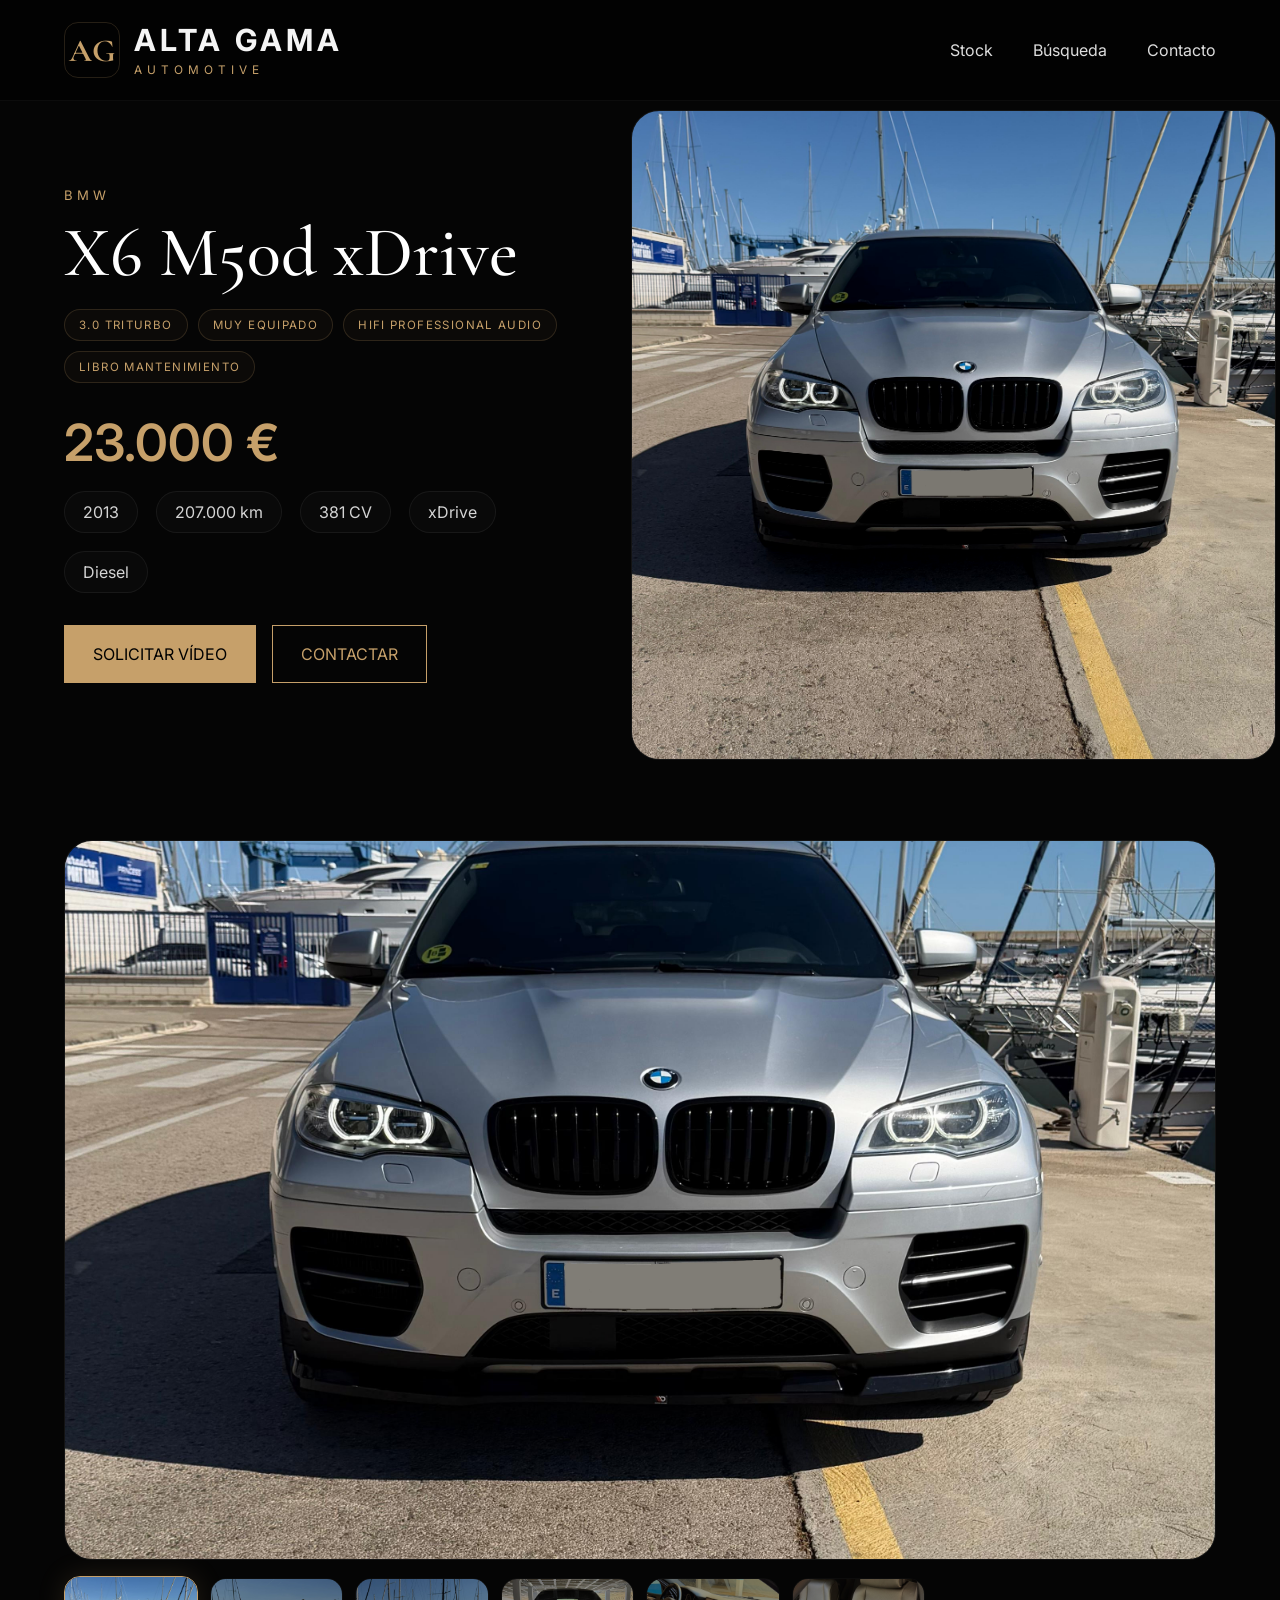
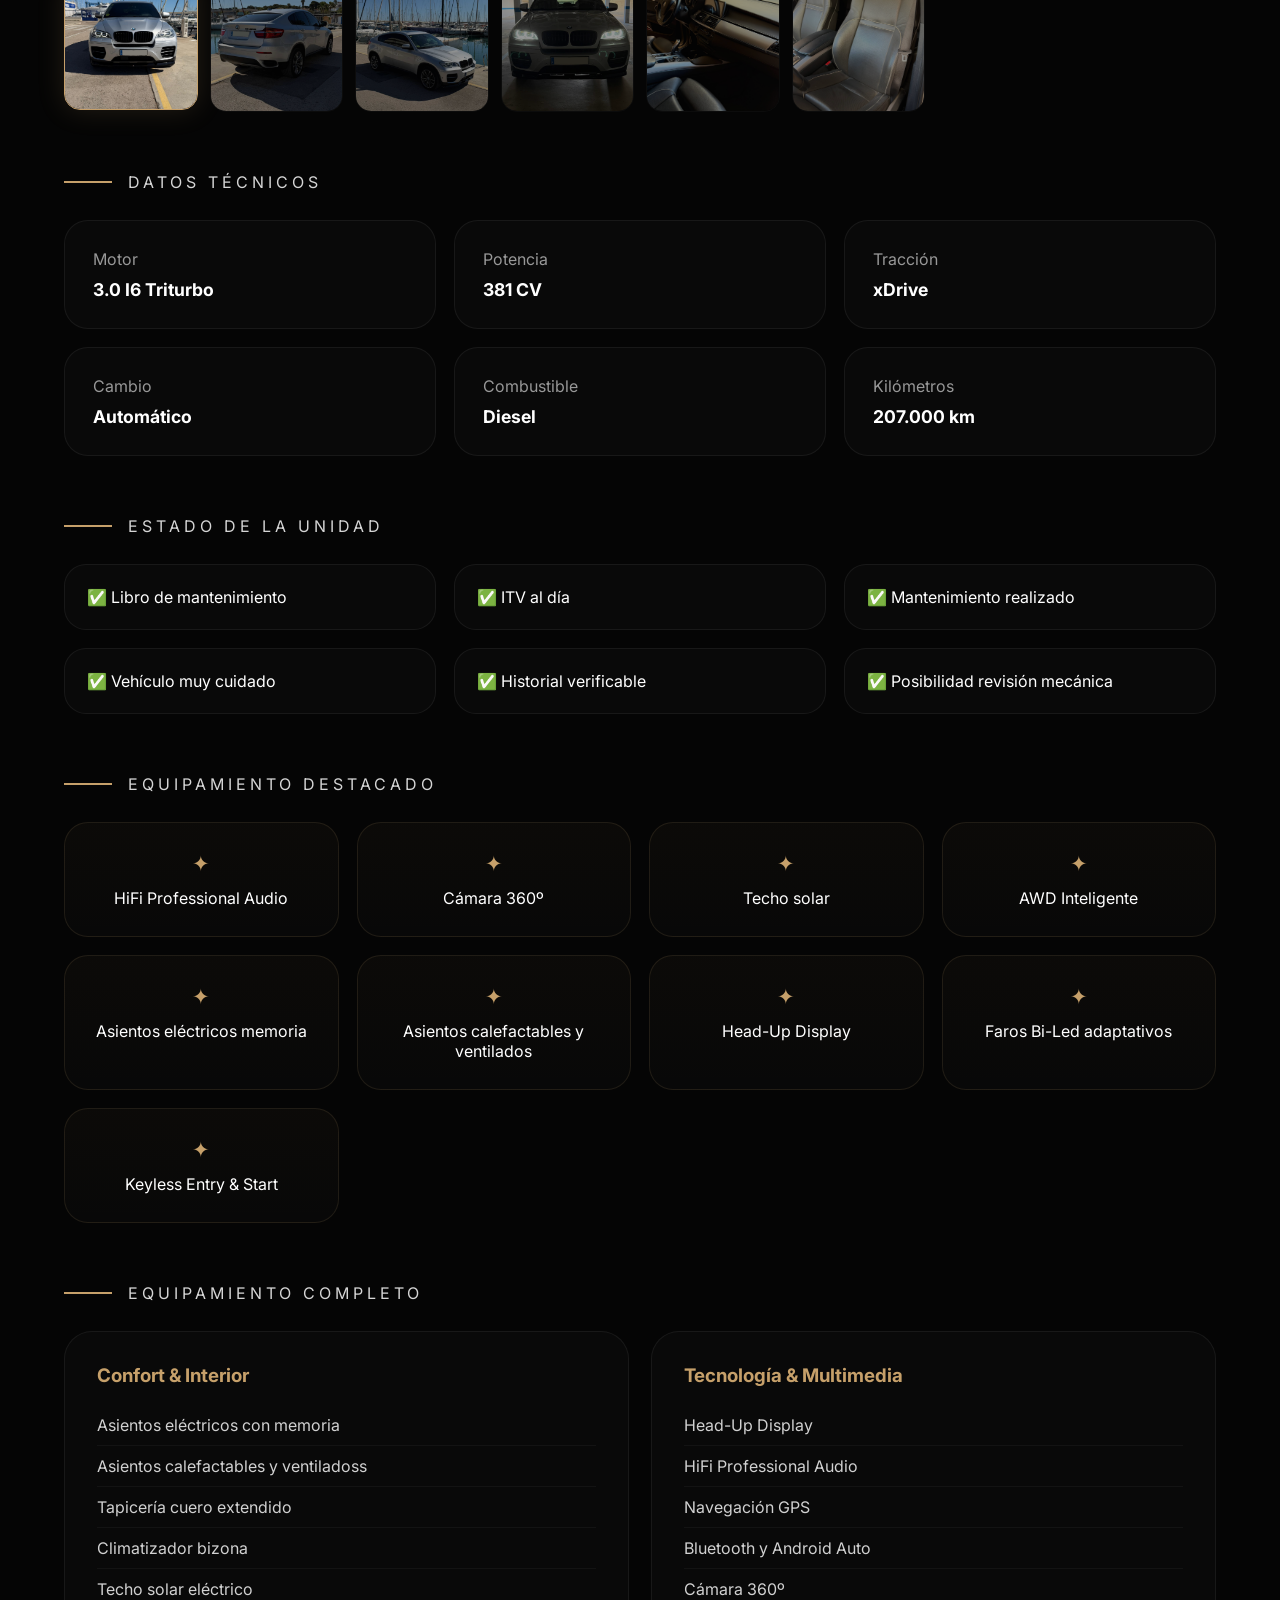
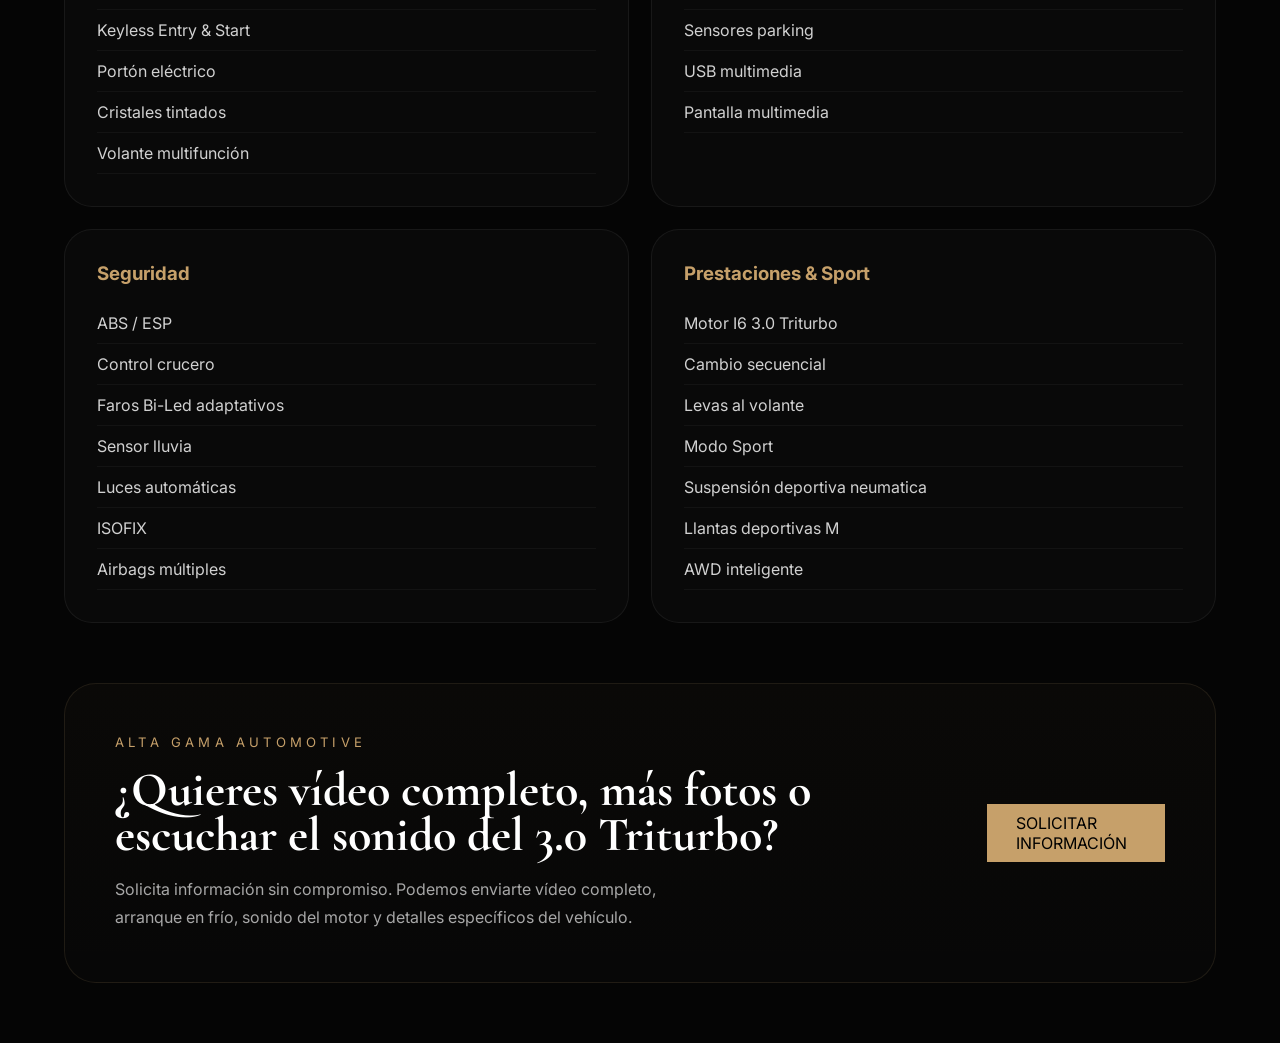
==== cars/bmw-x6-m50d.html @ 14eb8867 "Update bmw-x6-m50d.html" ====
<!DOCTYPE html>
<html lang="es">

<head>

<meta charset="UTF-8">
<meta
name="viewport"
content="width=device-width, initial-scale=1.0"
/>

<title>
X6 M50d xDrive |
Alta Gama Automotive
</title>

<link rel="preconnect"
href="https://fonts.googleapis.com">

<link rel="preconnect"
href="https://fonts.gstatic.com"
crossorigin>

<link href="https://fonts.googleapis.com/css2?family=Cormorant+Garamond:wght@400;500;600;700&family=Inter:wght@300;400;500;600&display=swap"
rel="stylesheet">

<link
rel="stylesheet"
href="../style.css"
/>

<style>

/* ==========================
   PAGE
========================== */

.vehicle-page{

  padding-top:110px;

  background:#050505;

  color:#fff;
}

/* HERO */

.vehicle-hero{

  max-width:1450px;

  margin:auto;

  padding:
  0 5% 80px;

  display:grid;

  grid-template-columns:
  44% 56%;

  gap:60px;

  align-items:center;
}

.vehicle-brand{

  color:#C6A06A;

  letter-spacing:.32em;

  text-transform:uppercase;

  font-size:.82rem;

  margin-bottom:18px;
}

.vehicle-title{

  font-family:
  'Cormorant Garamond',
  serif;

  font-size:4.4rem;

  line-height:.92;

  font-weight:500;

  margin-bottom:24px;
}

.vehicle-badges{

  display:flex;
  flex-wrap:wrap;

  gap:10px;

  margin-bottom:28px;
}

.vehicle-badge{

  border:
  1px solid rgba(198,160,106,.18);

  color:#C6A06A;

  background:
  rgba(198,160,106,.04);

  padding:
  8px 14px;

  border-radius:999px;

  font-size:.72rem;

  letter-spacing:.12em;

  text-transform:uppercase;
}

.vehicle-price{

  color:#C6A06A;

  font-size:3.2rem;

  font-weight:600;

  margin-bottom:18px;
}

.vehicle-meta{

  display:flex;
  flex-wrap:wrap;

  gap:18px;

  margin-bottom:32px;
}

.vehicle-meta span{

  border:
  1px solid rgba(255,255,255,.06);

  padding:
  10px 18px;

  border-radius:999px;

  background:
  rgba(255,255,255,.02);

  color:#d4d4d4;
}

.vehicle-buttons{

  display:flex;
  gap:16px;
}

.vehicle-btn{

  display:inline-flex;

  align-items:center;
  justify-content:center;

  text-decoration:none;

  height:58px;

  padding:0 28px;

  border:
  1px solid #C6A06A;

  color:#C6A06A;

  transition:.3s ease;
}

.vehicle-btn:hover{

  background:
  rgba(198,160,106,.08);

  box-shadow:
  0 0 28px rgba(198,160,106,.12);
}

.vehicle-btn.primary{

  background:#C6A06A;

  color:#000;
}

/* IMAGE */

.hero-car-image{

  width:100%;

  border-radius:28px;

  overflow:hidden;

  border:
  1px solid rgba(255,255,255,.06);
}

.hero-car-image{

  width:100%;

  height:650px;

  border-radius:28px;

  overflow:hidden;

  border:1px solid rgba(255,255,255,.06);
}

.hero-car-image{

  width:100%;

  height:650px;

  border-radius:28px;

  overflow:hidden;

  border:
  1px solid rgba(255,255,255,.06);
}

.hero-car-image img{

  width:100%;

  height:100%;

  object-fit:cover;

  object-position:center;

  display:block;

  transition:
  transform 1.2s ease,
  filter .6s ease;

  filter:
  brightness(.96)
  contrast(1.03);
}

.hero-car-image:hover img{

  transform:
  scale(1.04);

  filter:
  brightness(1)
  contrast(1.06);
}

/* GALLERY */

.gallery-section{

  max-width:1450px;

  margin:auto;

  padding:0 5% 60px;
}

.main-gallery{

  overflow:hidden;

  border-radius:28px;

  border:
  1px solid rgba(255,255,255,.06);

  margin-bottom:18px;
}

.main-gallery{

  height:720px;

  overflow:hidden;

  border-radius:28px;

  border:1px solid rgba(255,255,255,.06);

  margin-bottom:18px;
}

.main-gallery img{

  width:100%;

  height:100%;

  object-fit:cover;

  object-position:center;

  display:block;

  cursor:pointer;

  transition:
  transform .8s ease,
  filter .5s ease;
}

.main-gallery:hover img{

  transform:
  scale(1.02);

  filter:
  brightness(1.02);
}

.thumbnail-gallery{

  display:grid;

  grid-template-columns:
  repeat(8,1fr);

  gap:12px;
}

.thumbnail-gallery img{

  width:100%;

  aspect-ratio:1/1;

  object-fit:cover;

  border-radius:16px;

  border:
  1px solid rgba(255,255,255,.05);

  cursor:pointer;

  transition:.25s ease;
}

.thumbnail-gallery img:hover{

  border-color:
  rgba(198,160,106,.4);

  transform:
  translateY(-2px);
}
   /* ==========================
   LIGHTBOX PREMIUM
========================== */

.lightbox{

position:fixed;

inset:0;

background:
rgba(0,0,0,.95);

display:flex;

justify-content:center;

align-items:center;

z-index:99999;

opacity:0;

pointer-events:none;

transition:.3s ease;
}

.lightbox.active{

opacity:1;

pointer-events:auto;
}

.lightbox img{

max-width:90vw;

max-height:88vh;

border-radius:22px;

box-shadow:
0 30px 80px
rgba(0,0,0,.5);
}

.lightbox-close{

position:absolute;

top:30px;

right:40px;

background:none;

border:none;

color:#C6A06A;

font-size:2rem;

cursor:pointer;
}

.lightbox-nav{

position:absolute;

top:50%;

transform:
translateY(-50%);

background:
rgba(255,255,255,.04);

border:
1px solid rgba(198,160,106,.15);

color:#C6A06A;

width:64px;

height:64px;

border-radius:50%;

cursor:pointer;

font-size:2rem;

transition:.25s ease;
}

.lightbox-nav:hover{

background:
rgba(198,160,106,.08);
}

.lightbox-nav.prev{

left:40px;
}

.lightbox-nav.next{

right:40px;
}
   /* ==========================
   ACTIVE THUMBNAIL
========================== */

.thumbnail-gallery img{

  opacity:.58;

  transition:
  transform .25s ease,
  border-color .25s ease,
  opacity .25s ease,
  box-shadow .25s ease;
}

.thumbnail-gallery img:hover{

  opacity:1;
}

.thumbnail-gallery img.active-thumb{

  opacity:1;

  border-color:#C6A06A;

  box-shadow:
  0 0 28px
  rgba(198,160,106,.16);

  transform:
  translateY(-2px);
}
</style>

</head>

<body>

<header class="navbar">

<div class="nav-wrapper">

<a
href="../index.html"
class="brand"
>

<div class="logo-box">
AG
</div>

<div class="brand-text">

<h1>
ALTA GAMA
</h1>

<span>
AUTOMOTIVE
</span>

</div>

</a>

<nav class="nav-links">

<a href="../index.html#stock">
Stock
</a>

<a href="../index.html#premium">
Búsqueda
</a>

<a href="../index.html#contact">
Contacto
</a>

</nav>

</div>

</header>

<section class="vehicle-page">

<section class="vehicle-hero">

<div>

<div class="vehicle-brand">
BMW
</div>

<h1 class="vehicle-title">
X6 M50d xDrive
</h1>

<div class="vehicle-badges">

<div class="vehicle-badge">
3.0 Triturbo
</div>

<div class="vehicle-badge">
Muy Equipado
</div>

<div class="vehicle-badge">
HiFi Professional Audio
</div>

<div class="vehicle-badge">
LIBRO MANTENIMIENTO
</div>

</div>

<div class="vehicle-price">
23.000 €
</div>

<div class="vehicle-meta">

<span>
2013
</span>

<span>
207.000 km
</span>

<span>
381 CV
</span>

<span>
xDrive
</span>

<span>
Diesel
</span>

</div>

<div class="vehicle-buttons">

<a
href="https://wa.me/34600000000"
target="_blank"
class="vehicle-btn primary"
>
SOLICITAR VÍDEO
</a>

<a
href="https://wa.me/34600000000"
target="_blank"
class="vehicle-btn"
>
CONTACTAR
</a>

</div>

</div>

<div class="hero-car-image">

<img
src="../images/x6-front.jpg"
alt="BMW X6 M50d"
>

</div>

</section>

<section class="gallery-section">

<div class="main-gallery">

<img
id="mainImage"
src="../images/x6-front.jpg"
>

</div>

<div class="thumbnail-gallery">

<img
src="../images/x6-front.jpg"
onclick="selectImage(this)"
class="active-thumb"
>

<img src="../images/x6-rear.jpg"
onclick="selectImage(this)">

<img src="../images/x6-side.jpg"
onclick="selectImage(this)">

<img src="../images/x6-lights.jpg"
onclick="selectImage(this)">
<img src="../images/x6-interior.jpg"
onclick="selectImage(this)">

<img src="../images/x6-seats.jpg"
onclick="selectImage(this)">


</div>

</section>

<!-- DATOS TECNICOS -->

<section class="gallery-section">

<div class="section-header">

<div class="gold-line">
</div>

<span>
DATOS TÉCNICOS
</span>

</div>

<div class="spec-grid">

<div class="spec-card">
<span>Motor</span>
<strong>3.0 I6 Triturbo</strong>
</div>

<div class="spec-card">
<span>Potencia</span>
<strong>381 CV</strong>
</div>

<div class="spec-card">
<span>Tracción</span>
<strong>xDrive</strong>
</div>

<div class="spec-card">
<span>Cambio</span>
<strong>Automático</strong>
</div>

<div class="spec-card">
<span>Combustible</span>
<strong>Diesel</strong>
</div>

<div class="spec-card">
<span>Kilómetros</span>
<strong>207.000 km</strong>
</div>

</div>

</section>

<!-- ESTADO UNIDAD -->

<section class="gallery-section">

<div class="section-header">

<div class="gold-line">
</div>

<span>
ESTADO DE LA UNIDAD
</span>

</div>

<div class="status-grid">

<div class="status-card">
✅ Libro de mantenimiento
</div>

<div class="status-card">
✅ ITV al día
</div>

<div class="status-card">
✅ Mantenimiento realizado
</div>

<div class="status-card">
✅ Vehículo muy cuidado
</div>

<div class="status-card">
✅ Historial verificable
</div>

<div class="status-card">
✅ Posibilidad revisión mecánica
</div>

</div>

</section>

<!-- EQUIPAMIENTO DESTACADO -->

<section class="gallery-section">

<div class="section-header">

<div class="gold-line">
</div>

<span>
EQUIPAMIENTO DESTACADO
</span>

</div>

<div class="featured-grid">

<div class="featured-item">
HiFi Professional Audio
</div>

<div class="featured-item">
Cámara 360º
</div>

<div class="featured-item">
Techo solar
</div>

<div class="featured-item">
AWD Inteligente
</div>

<div class="featured-item">
Asientos eléctricos memoria
</div>

<div class="featured-item">
Asientos calefactables y ventilados
</div>

<div class="featured-item">
Head-Up Display
</div>

<div class="featured-item">
Faros Bi-Led adaptativos
</div>

<div class="featured-item">
Keyless Entry & Start
</div>

</div>

</section>

<!-- EQUIPAMIENTO COMPLETO -->

<section class="gallery-section">

<div class="section-header">

<div class="gold-line">
</div>

<span>
EQUIPAMIENTO COMPLETO
</span>

</div>

<div class="equipment-grid">

<div class="equipment-box">

<h3>
Confort & Interior
</h3>

<ul>

<li>Asientos eléctricos con memoria</li>
<li>Asientos calefactables y ventiladoss</li>
<li>Tapicería cuero extendido</li>
<li>Climatizador bizona</li>
<li>Techo solar eléctrico</li>
<li>Keyless Entry & Start</li>
<li>Portón eléctrico</li>
<li>Cristales tintados</li>
<li>Volante multifunción</li>

</ul>

</div>

<div class="equipment-box">

<h3>
Tecnología & Multimedia
</h3>

<ul>

<li>Head-Up Display</li>
<li>HiFi Professional Audio</li>
<li>Navegación GPS</li>
<li>Bluetooth y Android Auto</li>
<li>Cámara 360º</li>
<li>Sensores parking</li>
<li>USB multimedia</li>
<li>Pantalla multimedia</li>

</ul>

</div>

<div class="equipment-box">

<h3>
Seguridad
</h3>

<ul>

<li>ABS / ESP</li>
<li>Control crucero</li>
<li>Faros Bi-Led adaptativos</li>
<li>Sensor lluvia</li>
<li>Luces automáticas</li>
<li>ISOFIX</li>
<li>Airbags múltiples</li>

</ul>

</div>

<div class="equipment-box">

<h3>
Prestaciones & Sport
</h3>

<ul>

<li>Motor I6 3.0 Triturbo</li>
<li>Cambio secuencial</li>
<li>Levas al volante</li>
<li>Modo Sport</li>
<li>Suspensión deportiva neumatica</li>
<li>Llantas deportivas M</li>
<li>AWD inteligente</li>

</ul>

</div>

</div>

</section>
<!-- CTA FINAL -->

<section class="gallery-section">

<div class="final-cta">

<div>

<div class="vehicle-brand">
ALTA GAMA AUTOMOTIVE
</div>

<h2>
¿Quieres vídeo completo,
más fotos o escuchar
el sonido del 3.0 Triturbo?
</h2>

<p>
Solicita información sin compromiso.
Podemos enviarte vídeo completo,
arranque en frío, sonido del motor
y detalles específicos del vehículo.
</p>

</div>

<a
href="https://wa.me/34600000000"
target="_blank"
class="vehicle-btn primary"
>
SOLICITAR INFORMACIÓN
</a>

</div>

</section>

</section>

<script>

const images = [

"../images/x6-front.jpg",
"../images/x6-front2.jpg",
"../images/x6-side.jpg",
"../images/x6-rear.jpg",
"../images/x6-lights.jpg",
"../images/x6-interior.jpg",
"../images/x6-seats.jpg"

];

let currentIndex = 0;

function selectImage(element){

document.getElementById(
"mainImage"
).src = element.src;

/* QUITAR ACTIVA A TODAS */

document
.querySelectorAll(
".thumbnail-gallery img"
)
.forEach(img=>{

img.classList.remove(
"active-thumb"
);

});

/* ACTIVAR LA NUEVA */

element.classList.add(
"active-thumb"
);

/* ACTUALIZAR INDEX */

currentIndex =
images.indexOf(
element.src.split(
window.location.origin
)[1]
);

}

document.getElementById(
"mainImage"
).addEventListener(
"click",
openLightbox
);

function openLightbox(){

document.getElementById(
"lightbox"
).classList.add("active");

document.getElementById(
"lightboxImage"
).src =
images[currentIndex];
}

function closeLightbox(){

document.getElementById(
"lightbox"
).classList.remove("active");
}

function nextImage(){

currentIndex++;

if(
currentIndex >= images.length
){
currentIndex = 0;
}

document.getElementById(
"lightboxImage"
).src =
images[currentIndex];
}

function prevImage(){

currentIndex--;

if(currentIndex < 0){

currentIndex =
images.length - 1;
}

document.getElementById(
"lightboxImage"
).src =
images[currentIndex];
}

document.addEventListener(
"keydown",
(e)=>{

if(e.key==="Escape"){
closeLightbox();
}

if(e.key==="ArrowRight"){
nextImage();
}

if(e.key==="ArrowLeft"){
prevImage();
}

});

</script>
<style>

/* ==========================
   SPECS
========================== */

.spec-grid{

  display:grid;

  grid-template-columns:
  repeat(3,1fr);

  gap:18px;
}

.spec-card{

  border:
  1px solid rgba(255,255,255,.06);

  border-radius:24px;

  padding:28px;

  background:
  rgba(255,255,255,.02);
}

.spec-card span{

  color:#989898;

  display:block;

  margin-bottom:10px;
}

.spec-card strong{

  color:#fff;

  font-size:1.1rem;
}

/* STATUS */

.status-grid{

  display:grid;

  grid-template-columns:
  repeat(3,1fr);

  gap:18px;
}

.status-card{

  padding:22px;

  border-radius:22px;

  border:
  1px solid rgba(255,255,255,.06);

  background:
  rgba(255,255,255,.02);
}

/* FEATURED */

.featured-grid{

  display:grid;

  grid-template-columns:
  repeat(4,1fr);

  gap:18px;
}

.featured-item{

  position:relative;

  overflow:hidden;

  padding:28px 24px;

  border-radius:24px;

  border:
  1px solid rgba(198,160,106,.12);

  background:
  linear-gradient(
    180deg,
    rgba(198,160,106,.04),
    rgba(255,255,255,.015)
  );

  text-align:center;

  color:#fff;

  transition:
  transform .28s ease,
  border-color .28s ease,
  box-shadow .28s ease;
}

.featured-item:hover{

  transform:
  translateY(-6px);

  border-color:
  rgba(198,160,106,.28);

  box-shadow:
  0 20px 40px
  rgba(0,0,0,.28);
}

.featured-item::before{

  content:"✦";

  display:block;

  color:#C6A06A;

  font-size:1.3rem;

  margin-bottom:12px;
}

/* EQUIPMENT */

.equipment-grid{

  display:grid;

  grid-template-columns:
  repeat(2,1fr);

  gap:22px;
}

.equipment-box{

  padding:32px;

  border-radius:28px;

  border:
  1px solid rgba(255,255,255,.06);

  background:
  rgba(255,255,255,.02);
}

.equipment-box h3{

  color:#C6A06A;

  margin-bottom:18px;
}

.equipment-box ul{

  list-style:none;
}

.equipment-box li{

  padding:10px 0;

  border-bottom:
  1px solid rgba(255,255,255,.04);

  color:#d1d1d1;
}

/* CTA */

.final-cta{

  border:
  1px solid rgba(198,160,106,.12);

  border-radius:32px;

  padding:50px;

  background:
  linear-gradient(
    180deg,
    rgba(198,160,106,.03),
    rgba(255,255,255,.01)
  );

  display:flex;

  justify-content:space-between;

  align-items:center;

  gap:30px;
}

.final-cta h2{

  font-family:
  'Cormorant Garamond',
  serif;

  font-size:3rem;

  line-height:.95;

  margin-bottom:16px;
}

.final-cta p{

  color:#a7a7a7;

  max-width:600px;

  line-height:1.8;
}

/* MOBILE */

@media(max-width:1100px){

.vehicle-hero,
.spec-grid,
.status-grid,
.featured-grid,
.equipment-grid{

grid-template-columns:1fr;
}

.thumbnail-gallery{

grid-template-columns:
repeat(4,1fr);
}

.final-cta{

flex-direction:column;
align-items:flex-start;
}

.vehicle-title{

font-size:3rem;
}
}

</style>
<div class="lightbox" id="lightbox">

<button
class="lightbox-close"
onclick="closeLightbox()"
>
✕
</button>

<img
id="lightboxImage"
src=""
alt=""
>

<button
class="lightbox-nav prev"
onclick="prevImage()"
>
‹
</button>

<button
class="lightbox-nav next"
onclick="nextImage()"
>
›
</button>

</div>
</body>
</html>
---- style.css ----
*{
  margin:0;
  padding:0;
  box-sizing:border-box;
}

:root{
  --gold:#c6a06a;
  --gold-soft:#8b6d45;
  --bg:#050505;
  --card:#0b0b0b;
  --text:#f5f5f5;
  --muted:#979797;
}

html{
  scroll-behavior:smooth;
}

body{
  background:var(--bg);
  color:var(--text);
  font-family:'Inter',sans-serif;
  overflow-x:hidden;
}

/* NAVBAR */

.navbar{

  position:fixed;
  top:0;
  left:0;
  width:100%;

  z-index:9999;

  background:
  rgba(0,0,0,.45);

  backdrop-filter:
  blur(14px);

  border-bottom:
  1px solid
  rgba(255,255,255,.04);
}

.nav-wrapper{

  max-width:1450px;

  margin:auto;

  padding:
  22px 5%;

  display:flex;
  justify-content:space-between;
  align-items:center;
}

.brand{

  display:flex;
  align-items:center;
  gap:14px;

  text-decoration:none;
  color:white;
}

.brand:visited{
  color:white;
}

.logo-box{

  width:56px;
  height:56px;

  border-radius:14px;

  border:
  1px solid
  rgba(198,160,106,.18);

  display:flex;
  justify-content:center;
  align-items:center;

  font-family:
  'Cormorant Garamond',
  serif;

  font-size:2rem;
  font-weight:700;

  color:var(--gold);
}

.brand-text h1{

  color:#f5f5f5;

  font-size:1.9rem;

  letter-spacing:4px;
}

.brand-text span{

  color:var(--gold);

  letter-spacing:5px;

  font-size:.74rem;
}

/* NAV */

.nav-links{

  display:flex;
  gap:40px;
}

.nav-links a{

  text-decoration:none;
  color:#ddd;

  transition:.3s;
}

.nav-links a:hover{
  color:var(--gold);
}

/* HERO */

.hero{

  height:620px;

  position:relative;

  display:flex;
  align-items:center;

  overflow:hidden;

  background:

  linear-gradient(
    90deg,
    rgba(0,0,0,.88) 0%,
    rgba(0,0,0,.72) 30%,
    rgba(0,0,0,.42) 55%,
    rgba(0,0,0,.12) 100%
  ),

  url("images/hero-premium.jpg");

  background-size:cover;
  background-position:center right;

  animation:
  heroZoom 18s ease-in-out infinite alternate;
}

@keyframes heroZoom{

  from{
    background-size:100%;
  }

  to{
    background-size:104%;
  }
}
.hero-wrapper{

  width:100%;

  max-width:1450px;

  margin:auto;

  padding:
  0 5%;
}

.hero-content{

  max-width:500px;

  margin-top:30px;
}

.hero-tag{

  color:var(--gold);

  letter-spacing:4px;

  font-size:.85rem;

  margin-bottom:18px;

  display:block;
}

.hero h2{

  font-family:
  'Cormorant Garamond',
  serif;

  font-size:4.9rem;

  line-height:.92;

  font-weight:500;

  margin-bottom:24px;
}

.hero p{

  color:#b3b3b3;

  line-height:1.9;

  max-width:430px;

  margin-bottom:32px;
}

.hero-btn,
.card-btn{

  display:inline-flex;
  align-items:center;
  justify-content:center;

  text-decoration:none;

  border:
  1px solid var(--gold);

  color:var(--gold);

  padding:
  16px 28px;

  transition:.3s;
}

.hero-btn:hover,
.card-btn:hover{

  background:
  var(--gold);

  color:black;
}

/* STOCK */

.stock{

  padding:
  60px 5%;
}

.section-header{

  display:flex;
  align-items:center;
  gap:16px;

  margin-bottom:28px;
}

.gold-line{

  width:48px;
  height:2px;

  background:
  var(--gold);
}

.section-header span{

  color:#d5d5d5;

  letter-spacing:4px;
}

/* GRID */

.cars-grid{

  display:grid;

  grid-template-columns:
  1fr 1fr;

  gap:24px;
}

.car-card{

  background:
  #0a0a0a;

  border:
  1px solid
  rgba(255,255,255,.05);

  border-radius:20px;

  overflow:hidden;

  display:grid;

  grid-template-columns:
  54% 46%;

  min-height:300px;
}

.car-image{

  background-size:cover;
  background-position:center;

  filter:
  brightness(.92)
  contrast(1.06);
}

.car-info{

  padding:34px;

  display:flex;
  flex-direction:column;
  justify-content:center;
}

.car-brand{

  color:var(--gold);

  letter-spacing:4px;

  font-size:.78rem;

  margin-bottom:16px;
}

.car-info h3{

  font-family:
  'Cormorant Garamond',
  serif;

  font-size:2.2rem;

  line-height:1.05;

  font-weight:500;

  margin-bottom:16px;
}

.car-price{

  color:var(--gold);

  font-size:2rem;
  font-weight:600;

  margin-bottom:14px;
}

.car-meta{

  color:#8b8b8b;

  margin-bottom:24px;
}

/* PREMIUM SEARCH */

.premium-search{

  padding:
  0 5% 55px;
}

.premium-container{

  background:#090909;

  border:
  1px solid
  rgba(255,255,255,.05);

  border-radius:22px;

  overflow:hidden;

  display:grid;

  grid-template-columns:
  28% 44% 28%;

  min-height:300px;
}

.premium-image{

  position:relative;

  overflow:hidden;

  background:

  linear-gradient(
    rgba(0,0,0,.18),
    rgba(0,0,0,.18)
  ),

  url("images/hero.jpg");

  background-size:cover;
  background-position:center;

  transition:
  transform .7s ease;
}


/* ZOOM PREMIUM */

.premium-container:hover .premium-image{

  transform:
  scale(1.03);
}


/* GLOW DORADO */

.premium-image::after{

  content:"";

  position:absolute;

  inset:0;

  background:
  radial-gradient(
    circle at center,
    rgba(198,160,106,.05),
    transparent 65%
  );

  pointer-events:none;
}

.premium-content{

  padding:42px;

  display:flex;
  flex-direction:column;
  justify-content:center;
}

.premium-content h3{

  font-family:
  'Cormorant Garamond',
  serif;

  font-size:3rem;

  font-weight:500;

  margin-bottom:18px;
}

.premium-content p{

  color:#aaa;

  line-height:1.8;

  margin-bottom:26px;
}

/* PANEL DERECHO */

.premium-right{

  display:grid;

  grid-template-columns:1fr;

  gap:14px;

  width:100%;

  max-width:340px;

  margin-left:auto;
}


/* PILLS */

.brand-pill{

  display:flex;
  align-items:center;
  gap:14px;

  width:100%;

  padding:18px 24px;

  border:1px solid rgba(255,255,255,.08);

  border-radius:999px;

  background:rgba(255,255,255,.01);

  transition:.25s ease;

  cursor:pointer;

  box-sizing:border-box;
}

.brand-pill:hover{

  border-color:rgba(198,160,106,.35);

  background:rgba(198,160,106,.03);

  transform:translateY(-2px);
}


/* ICONOS */

.brand-pill img,
.brand-icon{

  width:28px;
  height:28px;

  min-width:28px;

  flex-shrink:0;

  object-fit:contain;

  opacity:.95;
}


/* TEXTO */

.brand-pill span{

  color:#fff;

  font-size:1.05rem;

  font-weight:500;

  white-space:nowrap;
}
/* TRUST SECTION */

.trust-section{

  max-width:1600px;
  margin:26px auto 0;
  padding:0 40px;
}

.trust-card{

  display:grid;
  grid-template-columns:repeat(4,1fr);

  gap:0;

  border:1px solid rgba(255,255,255,.06);

  border-radius:28px;

  overflow:hidden;

  background:
  linear-gradient(
    180deg,
    rgba(255,255,255,.015),
    rgba(255,255,255,.005)
  );
}

.trust-item{

  display:flex;
  align-items:flex-start;
  gap:18px;

  padding:34px;

  border-right:
  1px solid rgba(255,255,255,.06);
}

.trust-item:last-child{
  border-right:none;
}

.trust-icon{

  width:52px;
  height:52px;

  border-radius:50%;

  border:
  1px solid rgba(198,160,106,.35);

  color:#C6A06A;

  display:flex;
  align-items:center;
  justify-content:center;

  font-size:1.2rem;

  flex-shrink:0;
}

.trust-item h4{

  color:#fff;

  margin:0 0 6px;

  font-size:1rem;
}

.trust-item p{

  color:#9d9d9d;

  margin:0;

  line-height:1.5;
}

@media(max-width:1100px){

  .trust-card{
    grid-template-columns:1fr 1fr;
  }
}

@media(max-width:768px){

  .trust-card{
    grid-template-columns:1fr;
  }

  .trust-item{
    border-right:none;
    border-bottom:
    1px solid rgba(255,255,255,.06);
  }
}
/* FOOTER */

.footer{

  margin-top:80px;

  border-top:
  1px solid rgba(255,255,255,.06);

  padding:38px 40px;

  background:#050505;
}

.footer-container{

  max-width:1600px;

  margin:auto;

  display:flex;
  justify-content:space-between;
  align-items:center;
}

.footer-logo{

  display:flex;
  align-items:center;
  gap:16px;
}

.footer-logo img{

  width:52px;
}

.footer-logo h3{

  color:#fff;

  margin:0;

  font-size:1.2rem;

  letter-spacing:.12em;
}

.footer-logo span{

  color:#C6A06A;

  font-size:.8rem;

  letter-spacing:.35em;
}

.footer-links{

  display:flex;
  gap:34px;
}

.footer-links a{

  color:#a5a5a5;

  text-decoration:none;

  transition:.2s ease;
}

.footer-links a:hover{

  color:#C6A06A;
}
/* ==========================
   PREMIUM CARDS
========================== */

.car-card{

  transition:
  transform .35s ease,
  border-color .35s ease,
  box-shadow .35s ease;

  will-change:transform;
}

.car-card:hover{

  transform:
  translateY(-8px);

  border-color:
  rgba(198,160,106,.22);

  box-shadow:
  0 28px 70px rgba(0,0,0,.42);
}


/* FOTO */

.car-image{

  overflow:hidden;

  transition:.5s ease;
}

.car-card:hover .car-image{

  filter:
  brightness(.98)
  contrast(1.08);
}


/* EFECTO SHINE MUY PREMIUM */

.car-card::before{

  content:"";

  position:absolute;

  top:0;
  left:-120%;

  width:70%;
  height:100%;

  background:
  linear-gradient(
    90deg,
    transparent,
    rgba(255,255,255,.03),
    transparent
  );

  transform:
  skewX(-18deg);

  transition:
  .9s ease;
}

.car-card:hover::before{

  left:140%;
}


/* BOTON PREMIUM */

.card-btn{

  transition:
  all .3s ease;
}

.card-btn:hover{

  box-shadow:
  0 0 24px rgba(198,160,106,.12);
}
/* PREMIUM SEARCH CINEMATIC */

.premium-container{

  position:relative;

  transition:
  transform .4s ease,
  box-shadow .4s ease,
  border-color .4s ease;
}

.premium-container:hover{

  transform:
  translateY(-4px);

  border-color:
  rgba(198,160,106,.16);

  box-shadow:
  0 30px 80px rgba(0,0,0,.45);
}


/* TEXTO MÁS PREMIUM */

.premium-content h3{

  line-height:.95;

  letter-spacing:-.02em;
}

.premium-content p{

  max-width:500px;
}


/* BOTÓN MÁS CARO */

.premium-content .hero-btn{

  width:fit-content;
}

.premium-content .hero-btn:hover{

  box-shadow:
  0 0 28px rgba(198,160,106,.14);
}
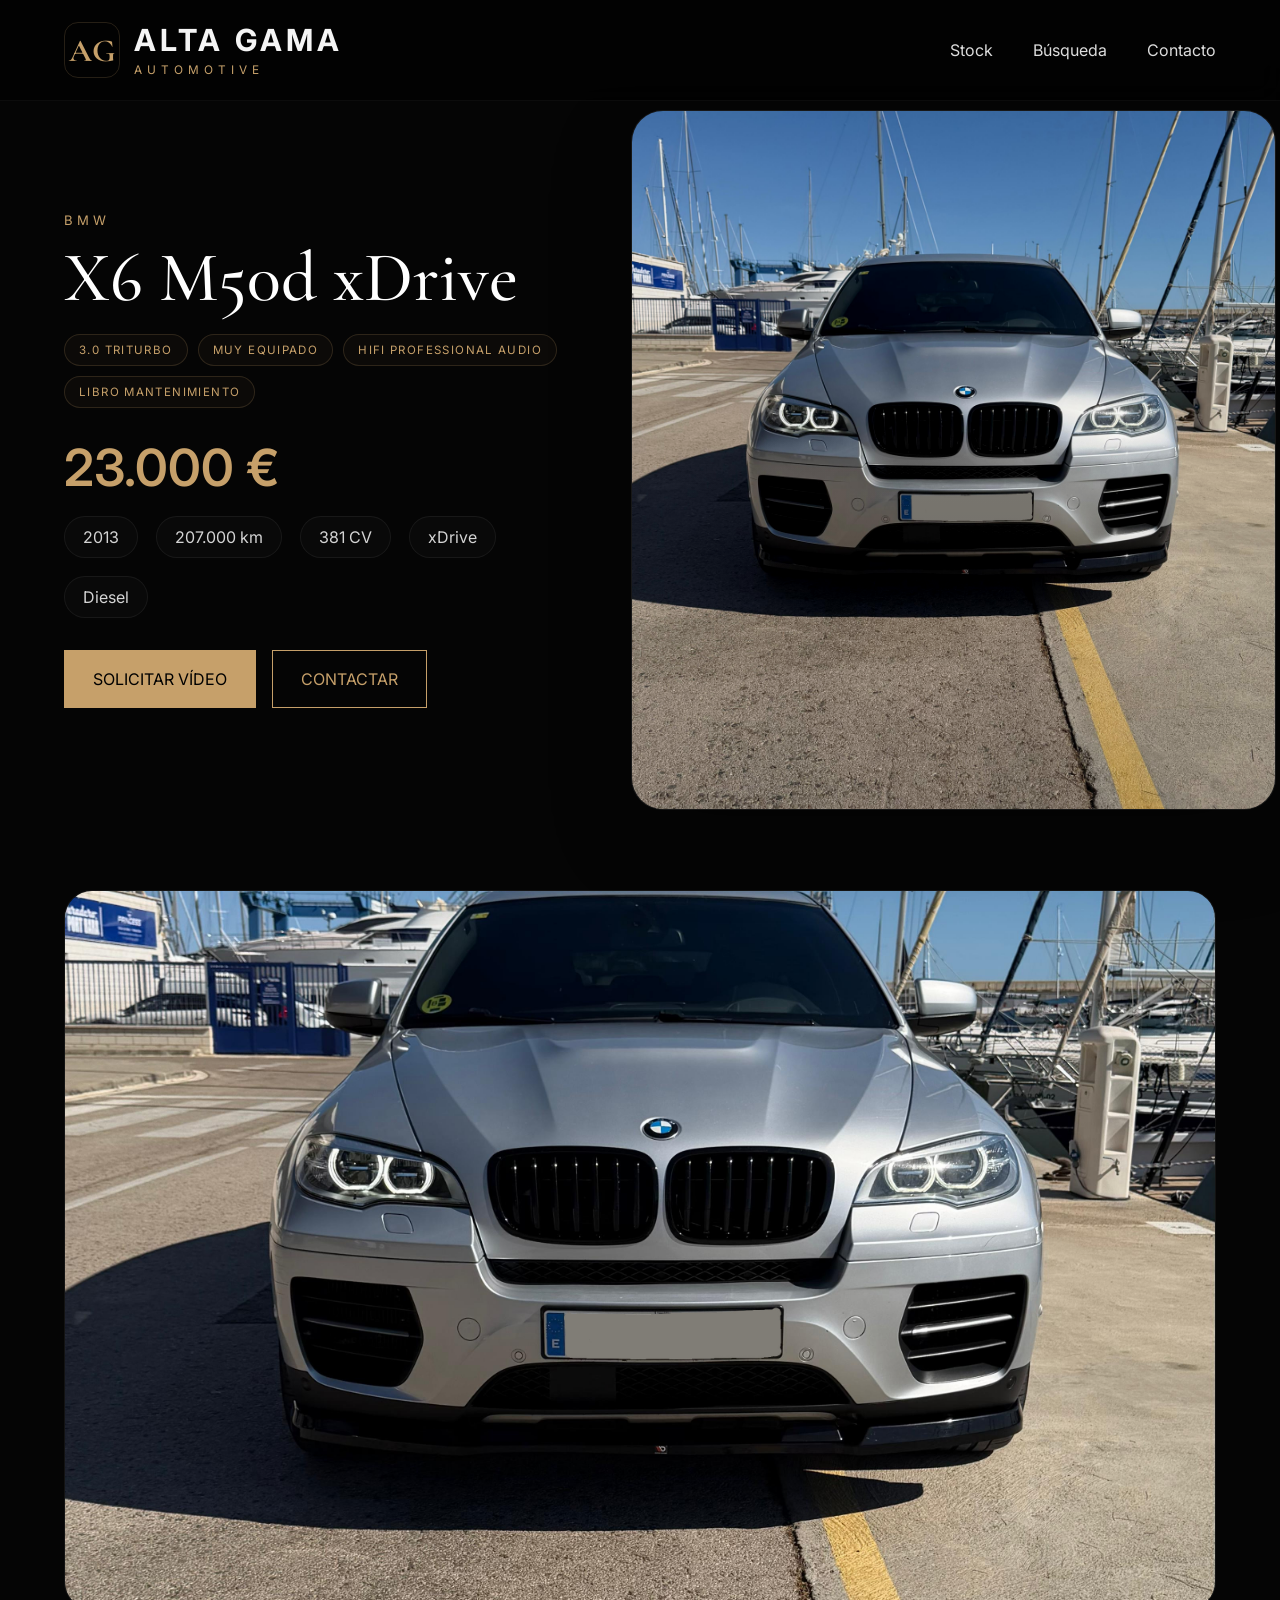
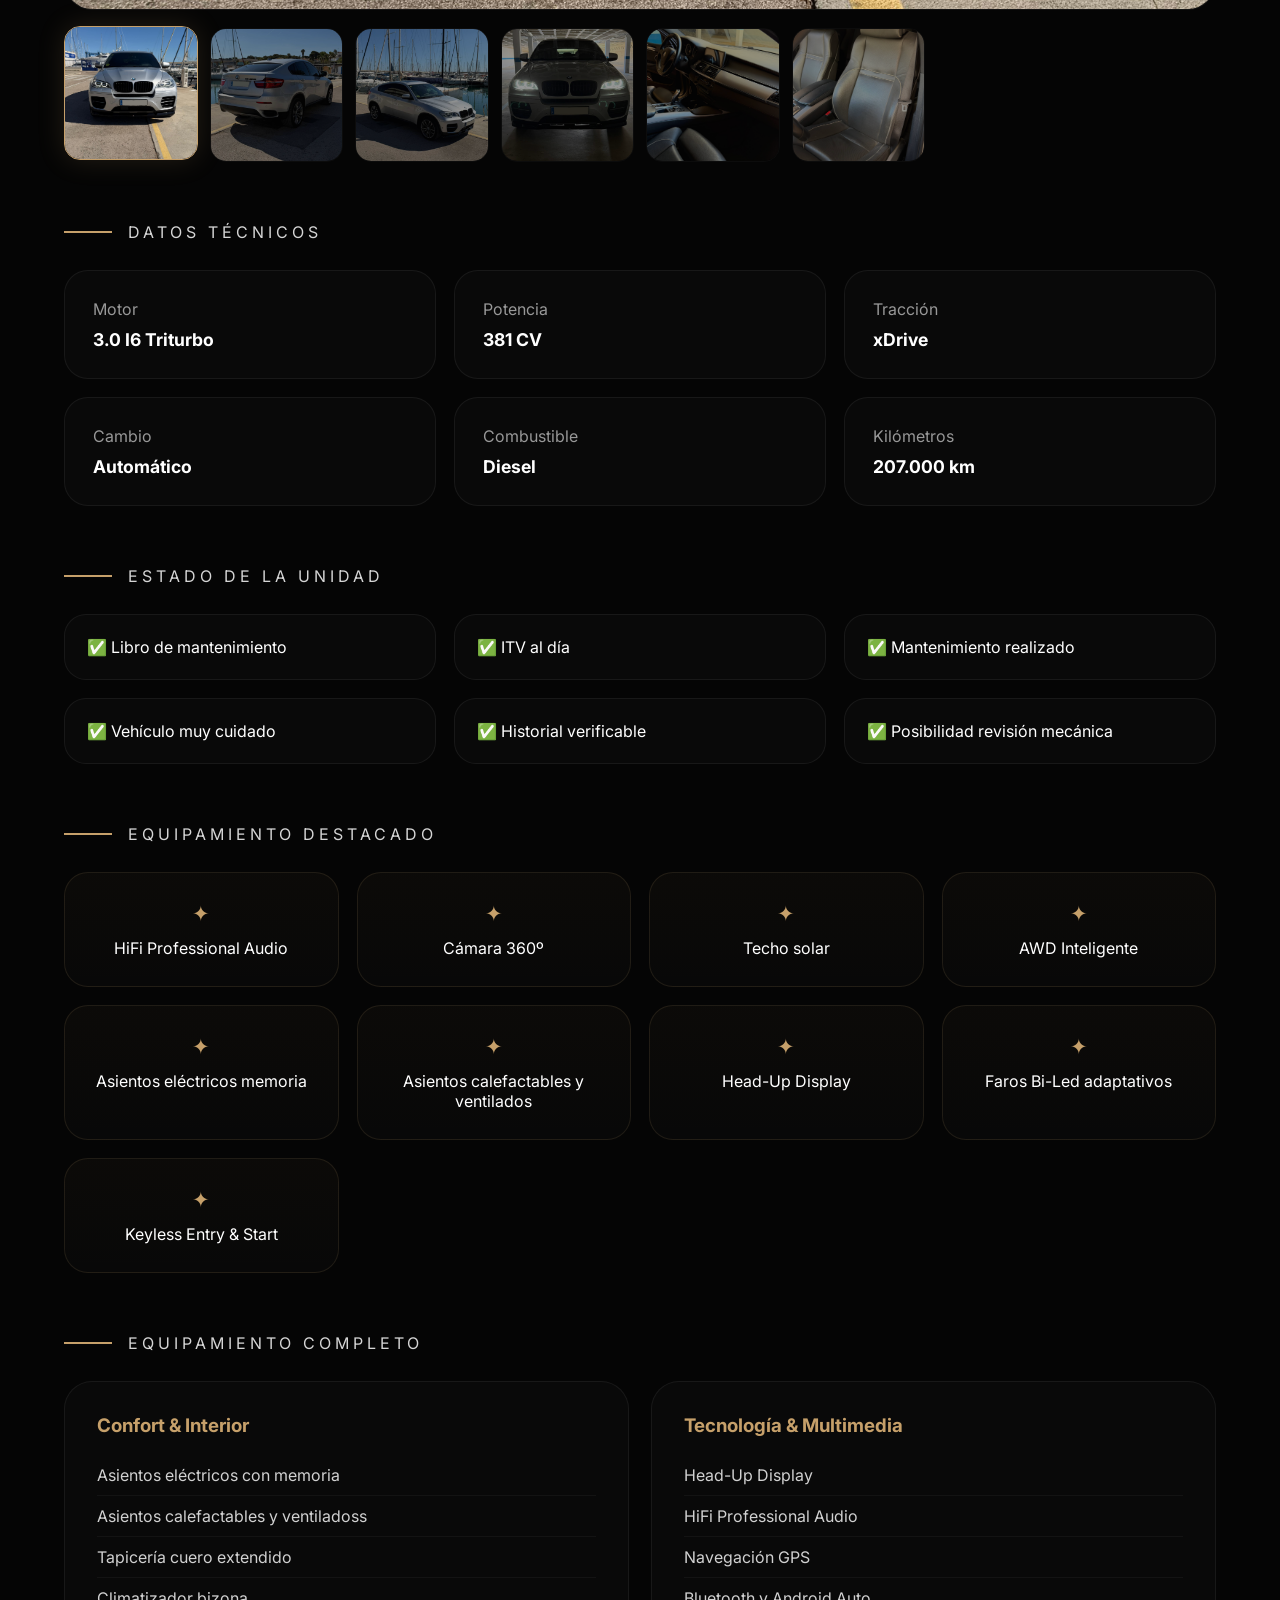
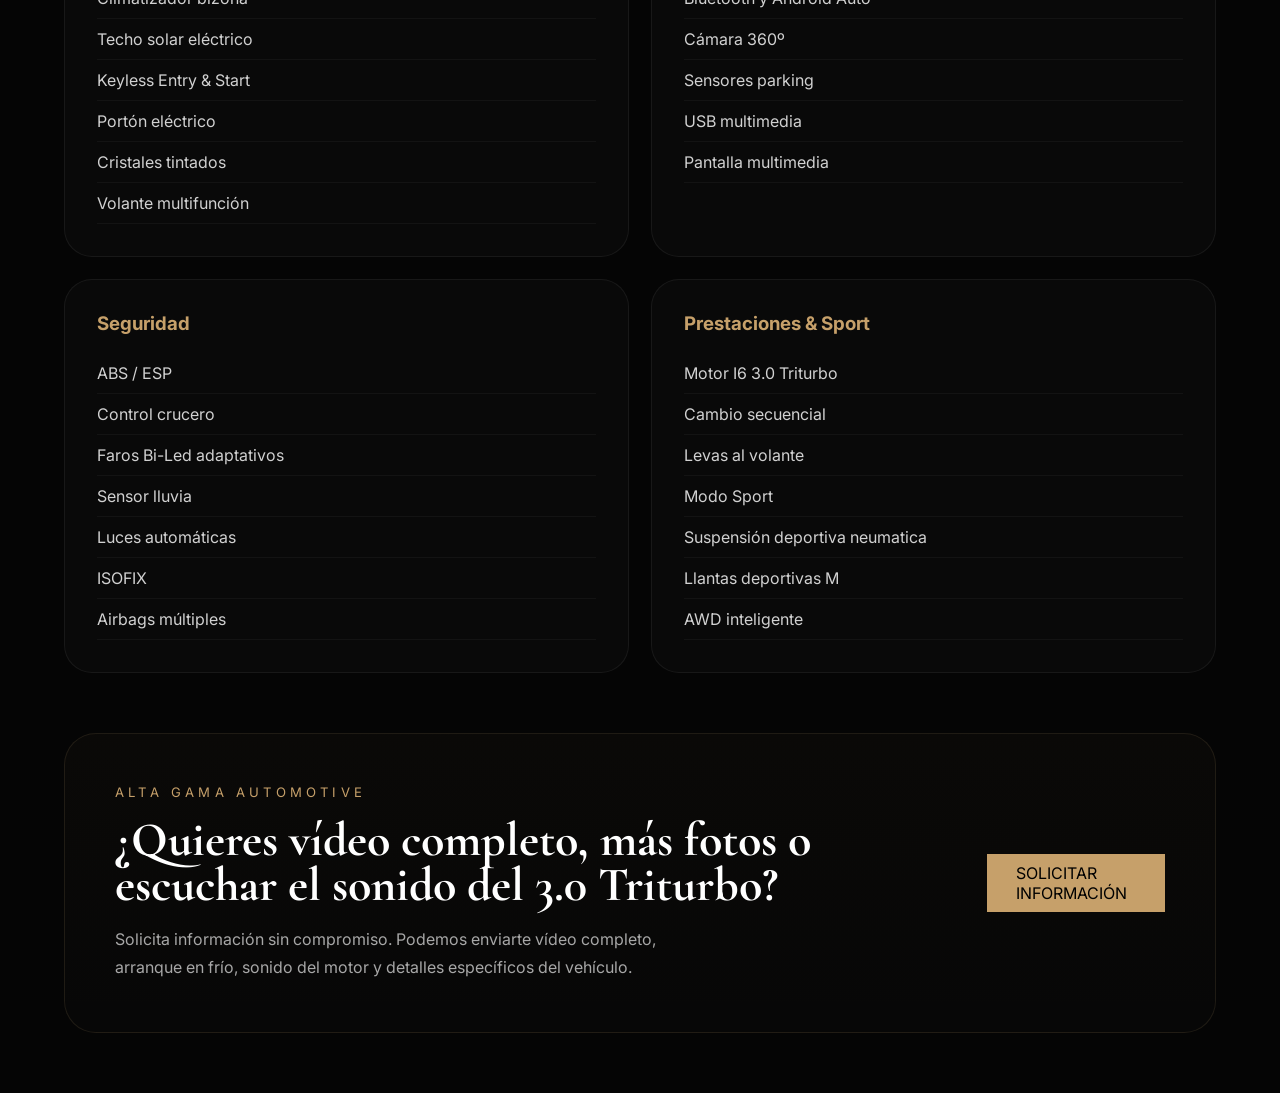
==== commit 8ddb03fb: "Update bmw-x6-m50d.html" ====
--- a/cars/bmw-x6-m50d.html
+++ b/cars/bmw-x6-m50d.html
@@ -207,45 +207,78 @@
 
 /* IMAGE */
 
+/* HERO IMAGE */
+
 .hero-car-image{
 
+  position:relative;
+
   width:100%;
 
-  border-radius:28px;
+  height:700px;
+
+  border-radius:32px;
 
   overflow:hidden;
 
   border:
   1px solid rgba(255,255,255,.06);
-}
-
-.hero-car-image{
+
+  background:#080808;
+
+  box-shadow:
+  0 30px 80px
+  rgba(0,0,0,.28);
+}
+
+.hero-car-image::after{
+
+  content:"";
+
+  position:absolute;
+
+  inset:0;
+
+  background:
+  linear-gradient(
+    180deg,
+    transparent 45%,
+    rgba(0,0,0,.16)
+  );
+
+  pointer-events:none;
+}
+
+.hero-car-image img{
 
   width:100%;
 
-  height:650px;
-
-  border-radius:28px;
-
-  overflow:hidden;
-
-  border:1px solid rgba(255,255,255,.06);
-}
-
-.hero-car-image{
-
-  width:100%;
-
-  height:650px;
-
-  border-radius:28px;
-
-  overflow:hidden;
-
-  border:
-  1px solid rgba(255,255,255,.06);
-}
-
+  height:100%;
+
+  object-fit:cover;
+
+  object-position:center;
+
+  display:block;
+
+  transition:
+  transform 1.2s ease,
+  filter .6s ease;
+
+  filter:
+  brightness(.97)
+  contrast(1.04);
+}
+
+.hero-car-image:hover img{
+
+  transform:
+  scale(1.035);
+
+  filter:
+  brightness(1)
+  contrast(1.08);
+}
 .hero-car-image img{
 
   width:100%;
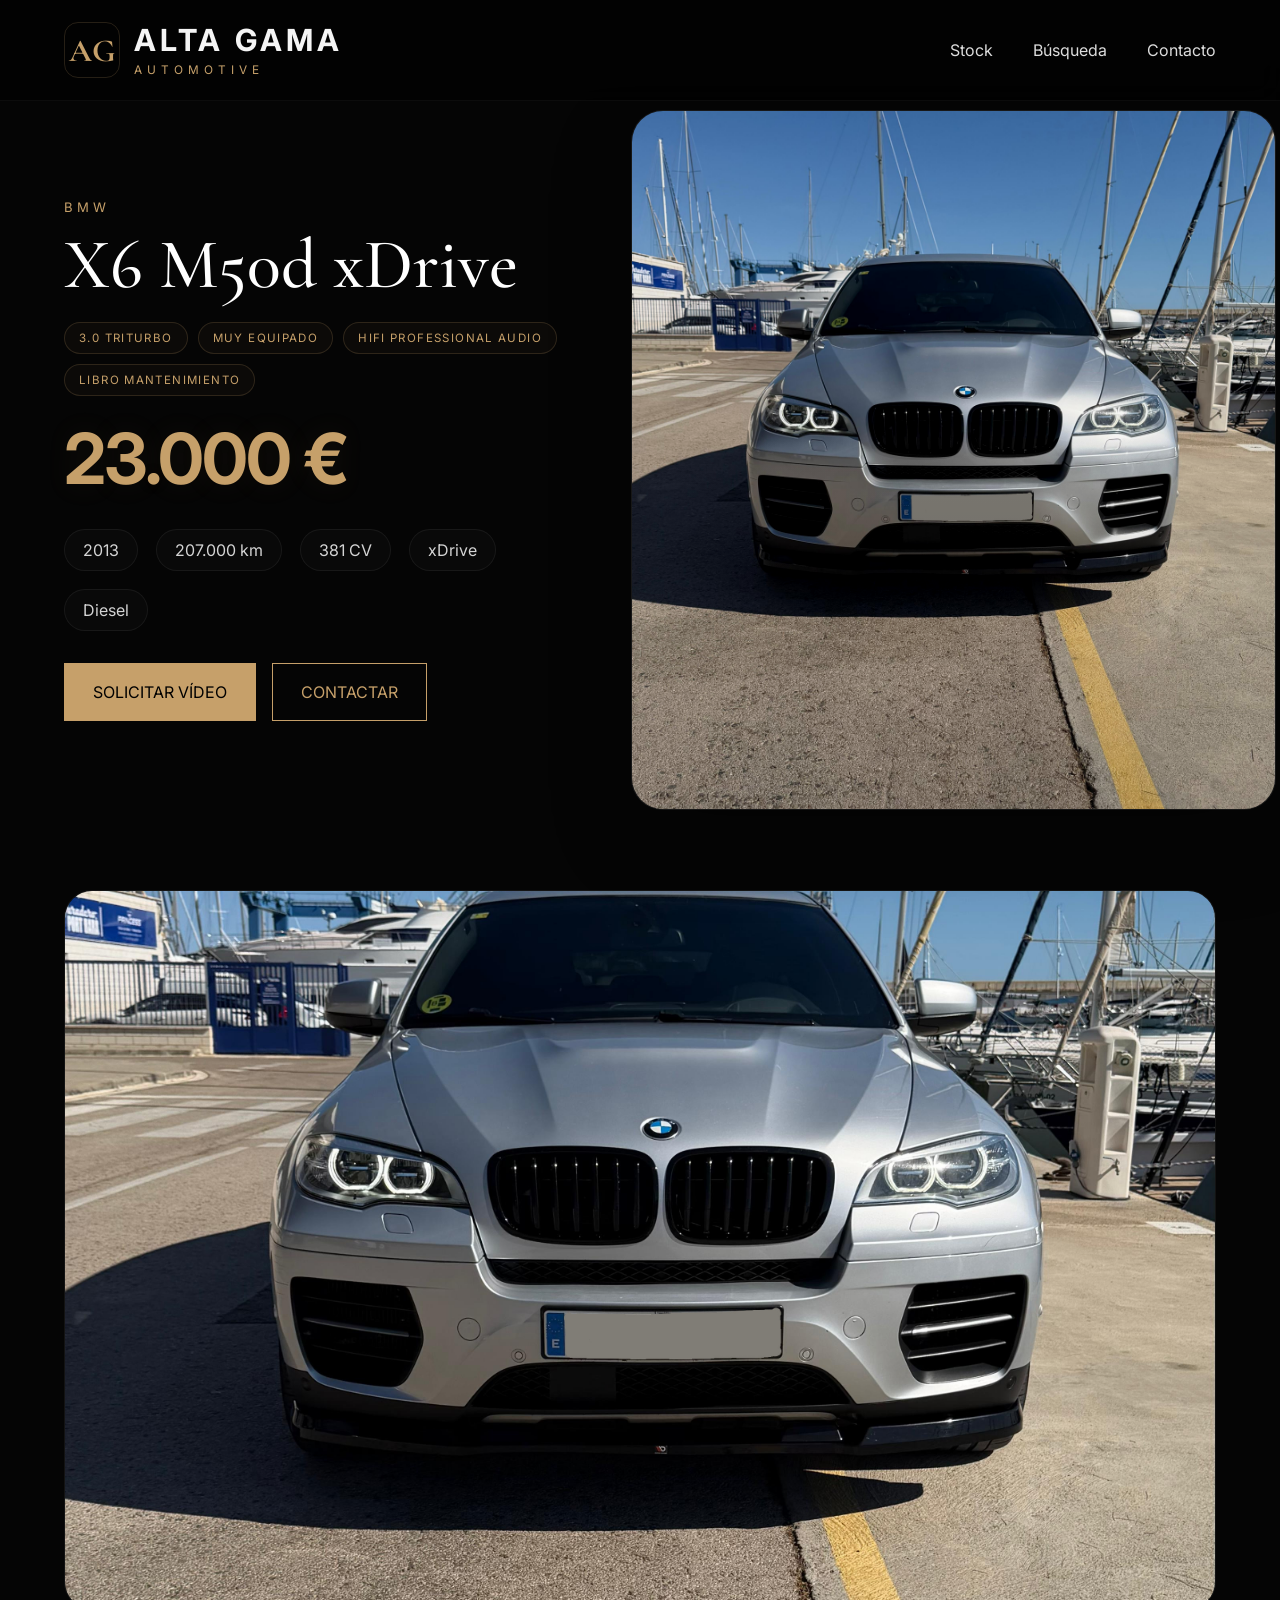
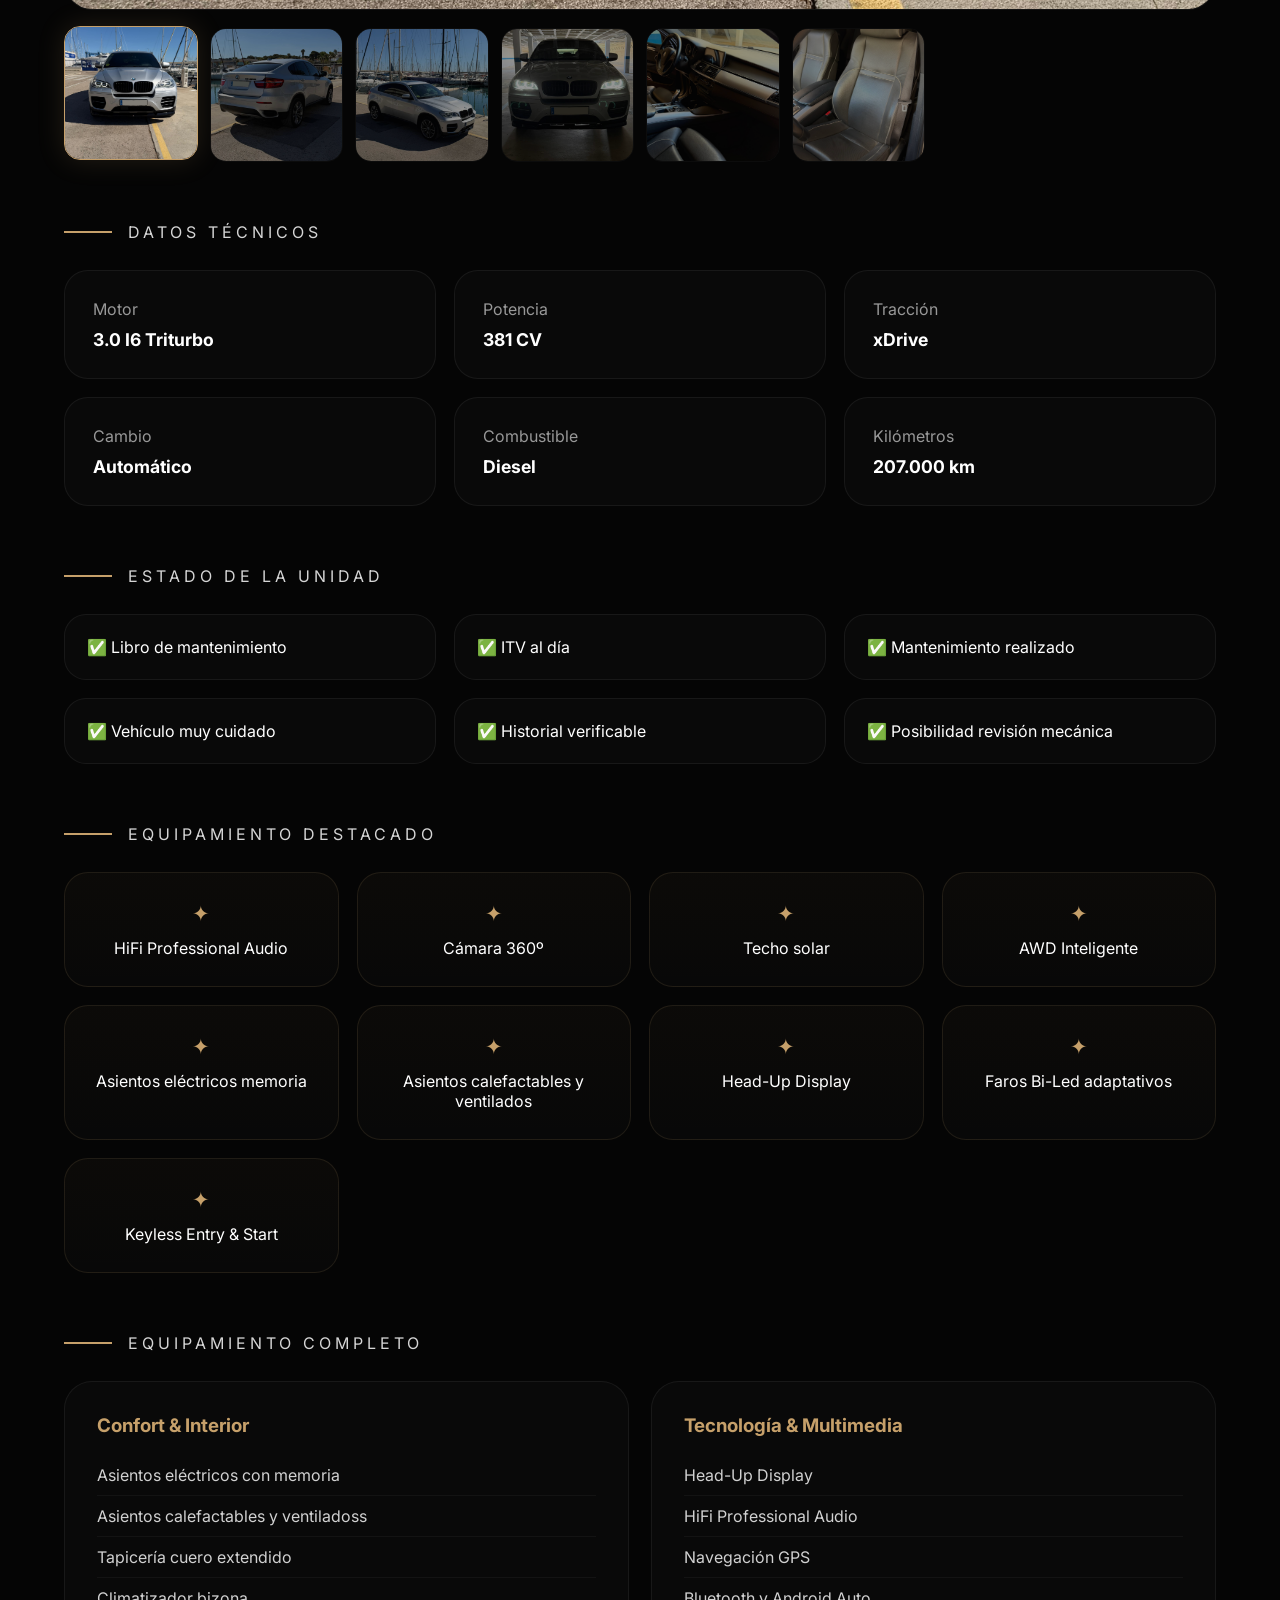
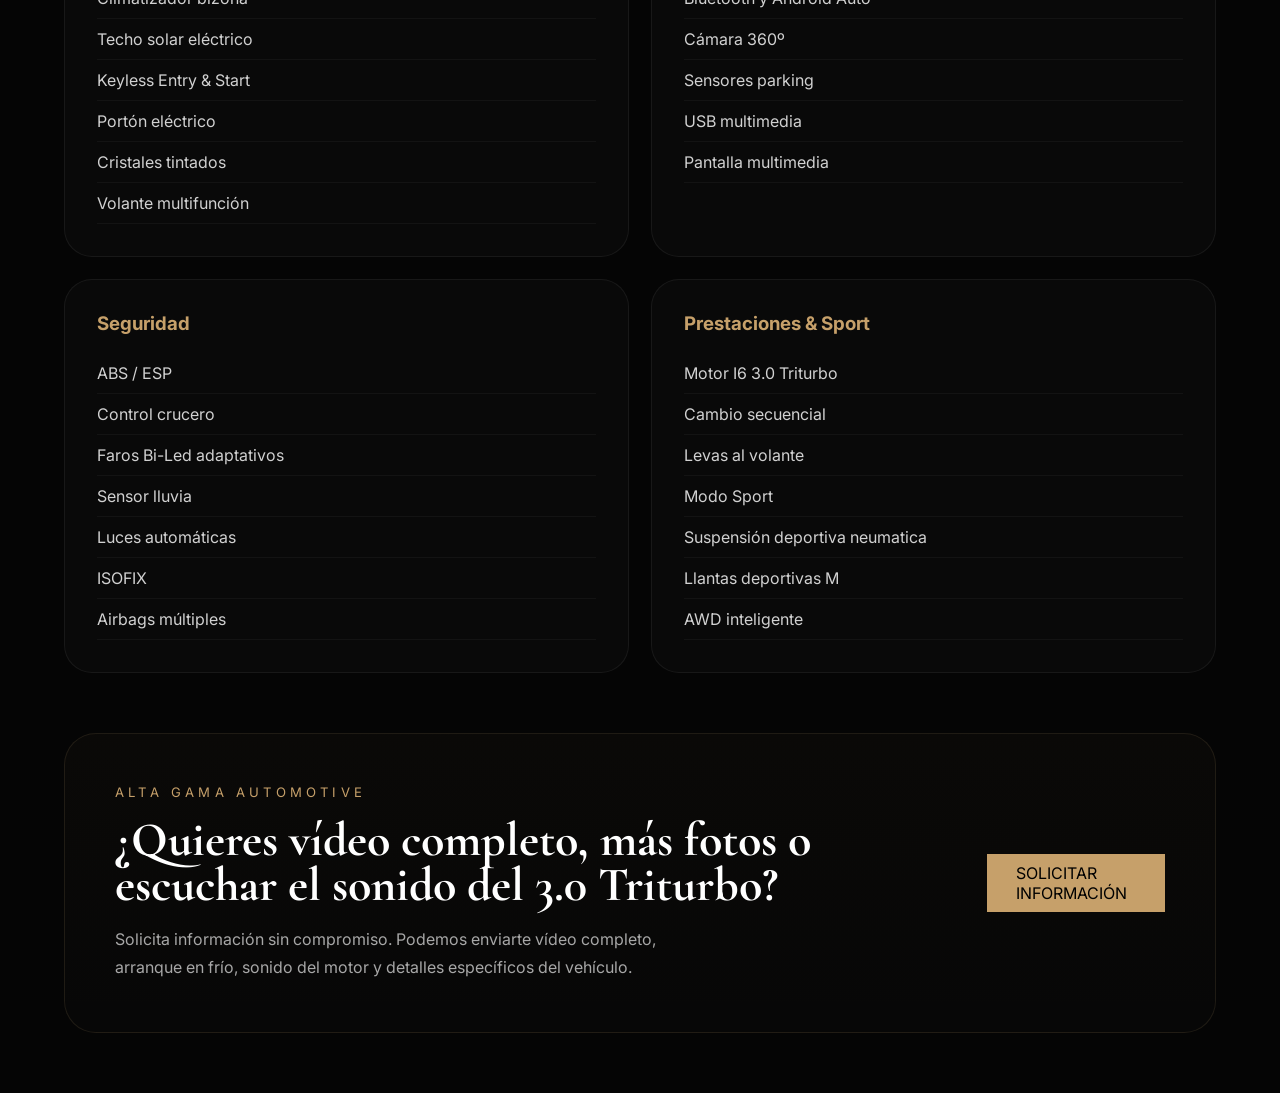
==== commit 2e823c5e: "Update bmw-x6-m50d.html" ====
--- a/cars/bmw-x6-m50d.html
+++ b/cars/bmw-x6-m50d.html
@@ -127,13 +127,22 @@
 
 .vehicle-price{
 
+  font-size:4.4rem;
+
+  font-weight:700;
+
   color:#C6A06A;
 
-  font-size:3.2rem;
-
-  font-weight:600;
-
-  margin-bottom:18px;
+  letter-spacing:-2px;
+
+  line-height:1;
+
+  margin:
+  26px 0 34px;
+
+  text-shadow:
+  0 0 30px
+  rgba(198,160,106,.08);
 }
 
 .vehicle-meta{
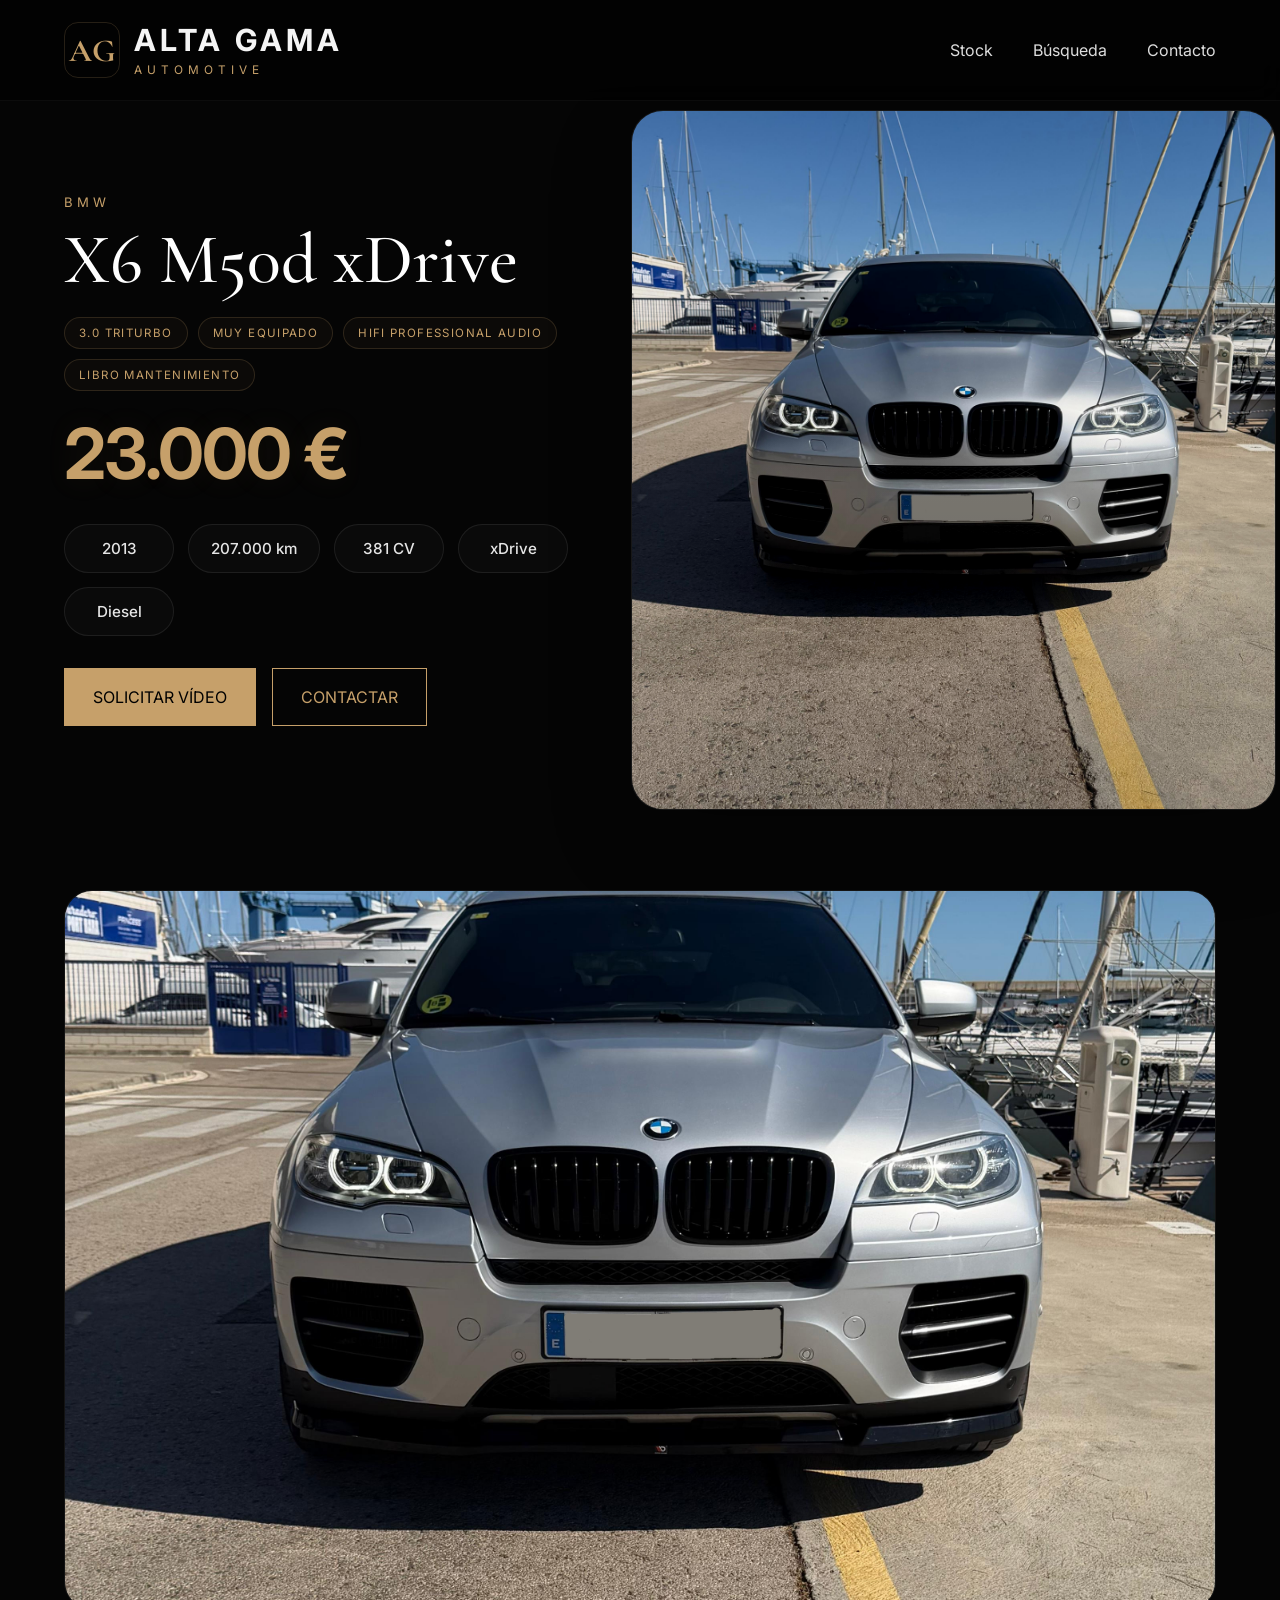
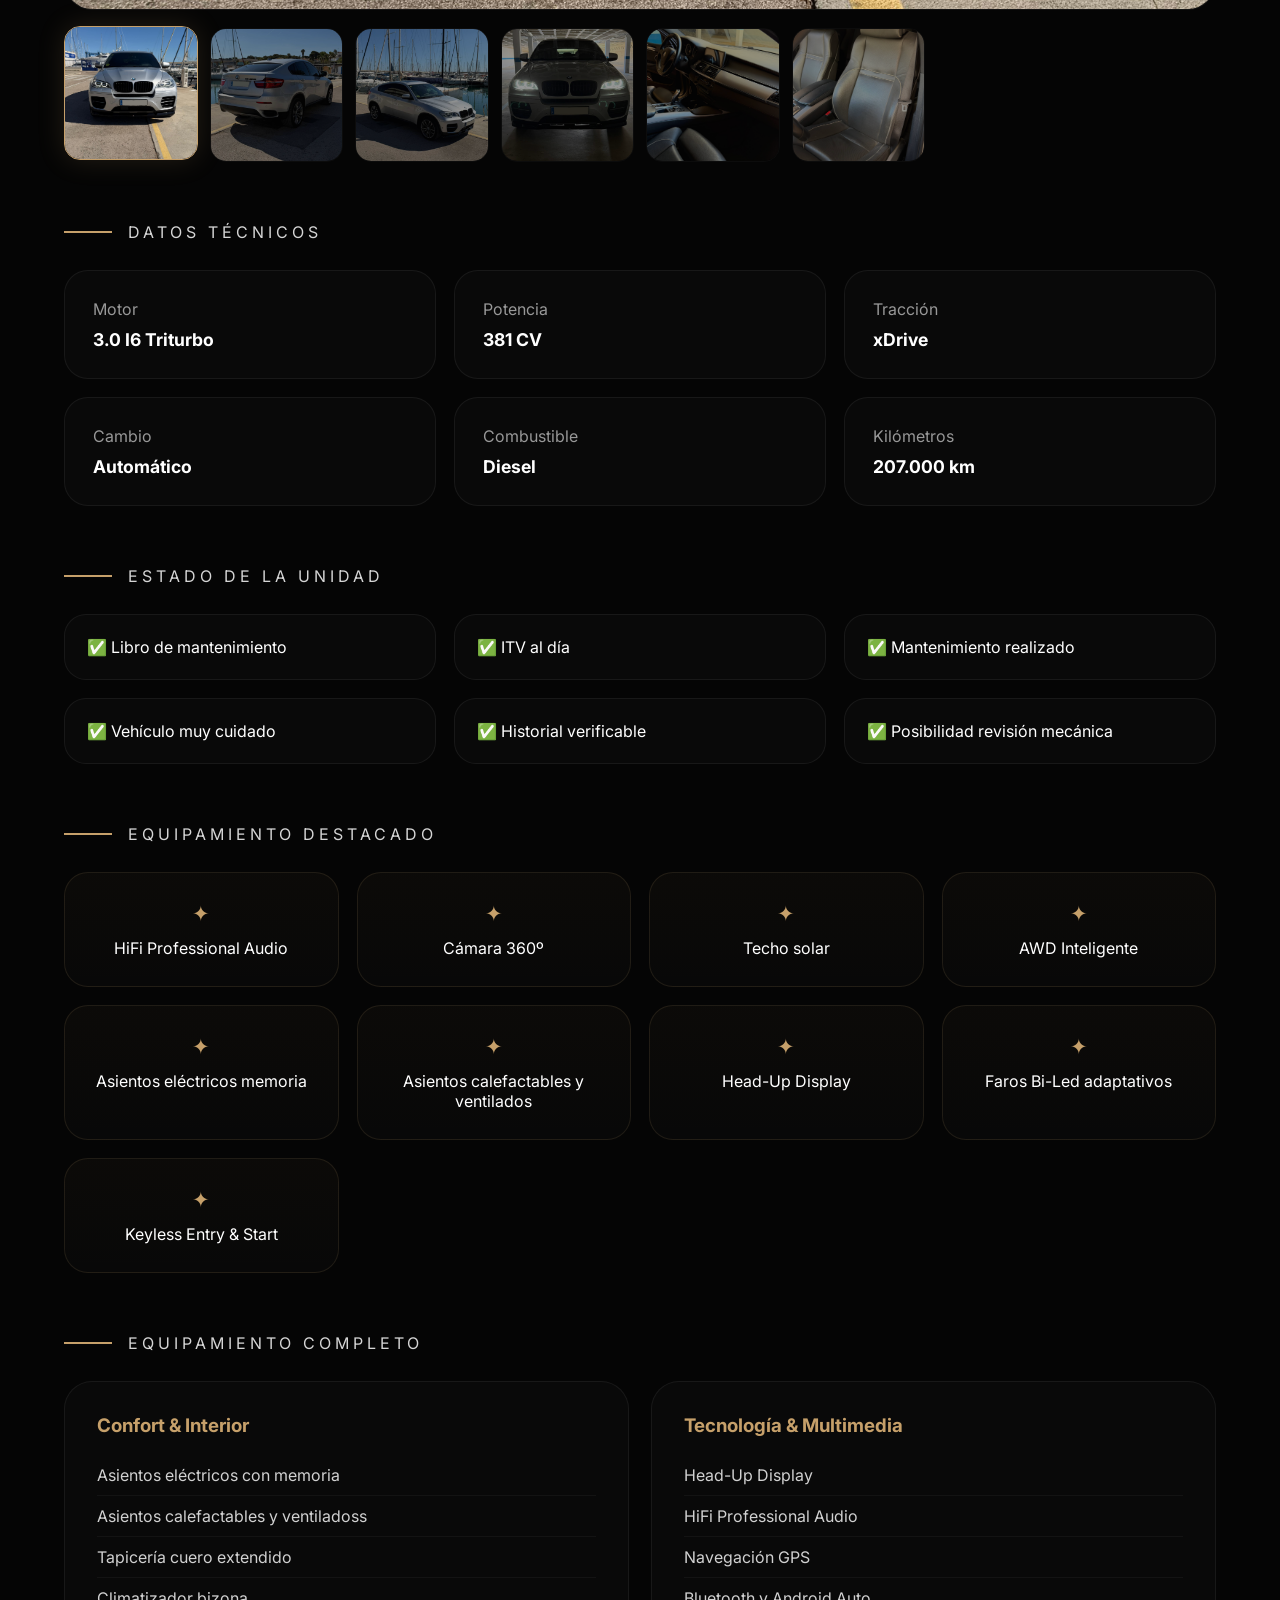
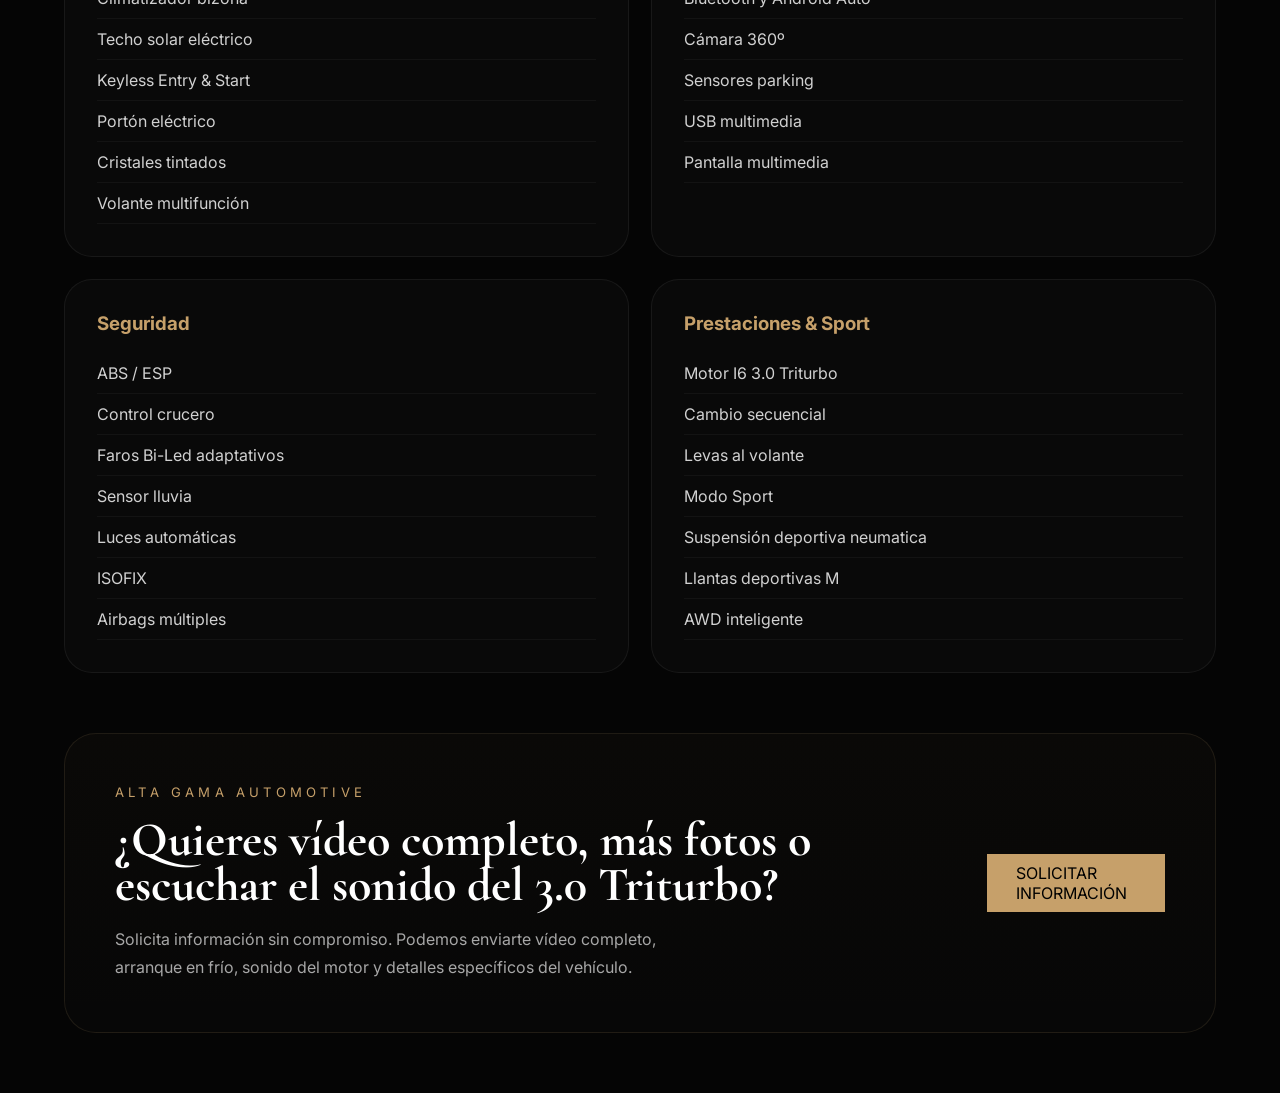
==== commit f929671a: "Update bmw-x6-m50d.html" ====
--- a/cars/bmw-x6-m50d.html
+++ b/cars/bmw-x6-m50d.html
@@ -155,20 +155,59 @@
   margin-bottom:32px;
 }
 
+.vehicle-meta{
+
+  display:flex;
+
+  flex-wrap:wrap;
+
+  gap:14px;
+
+  margin-top:28px;
+}
+
 .vehicle-meta span{
 
+  display:flex;
+
+  align-items:center;
+
+  justify-content:center;
+
+  min-width:110px;
+
+  padding:14px 22px;
+
+  border-radius:999px;
+
   border:
-  1px solid rgba(255,255,255,.06);
-
-  padding:
-  10px 18px;
-
-  border-radius:999px;
+  1px solid rgba(255,255,255,.08);
 
   background:
-  rgba(255,255,255,.02);
-
-  color:#d4d4d4;
+  rgba(255,255,255,.025);
+
+  color:#e5e5e5;
+
+  font-size:.95rem;
+
+  font-weight:500;
+
+  transition:
+  transform .25s ease,
+  border-color .25s ease,
+  background .25s ease;
+}
+
+.vehicle-meta span:hover{
+
+  transform:
+  translateY(-2px);
+
+  border-color:
+  rgba(198,160,106,.22);
+
+  background:
+  rgba(198,160,106,.04);
 }
 
 .vehicle-buttons{
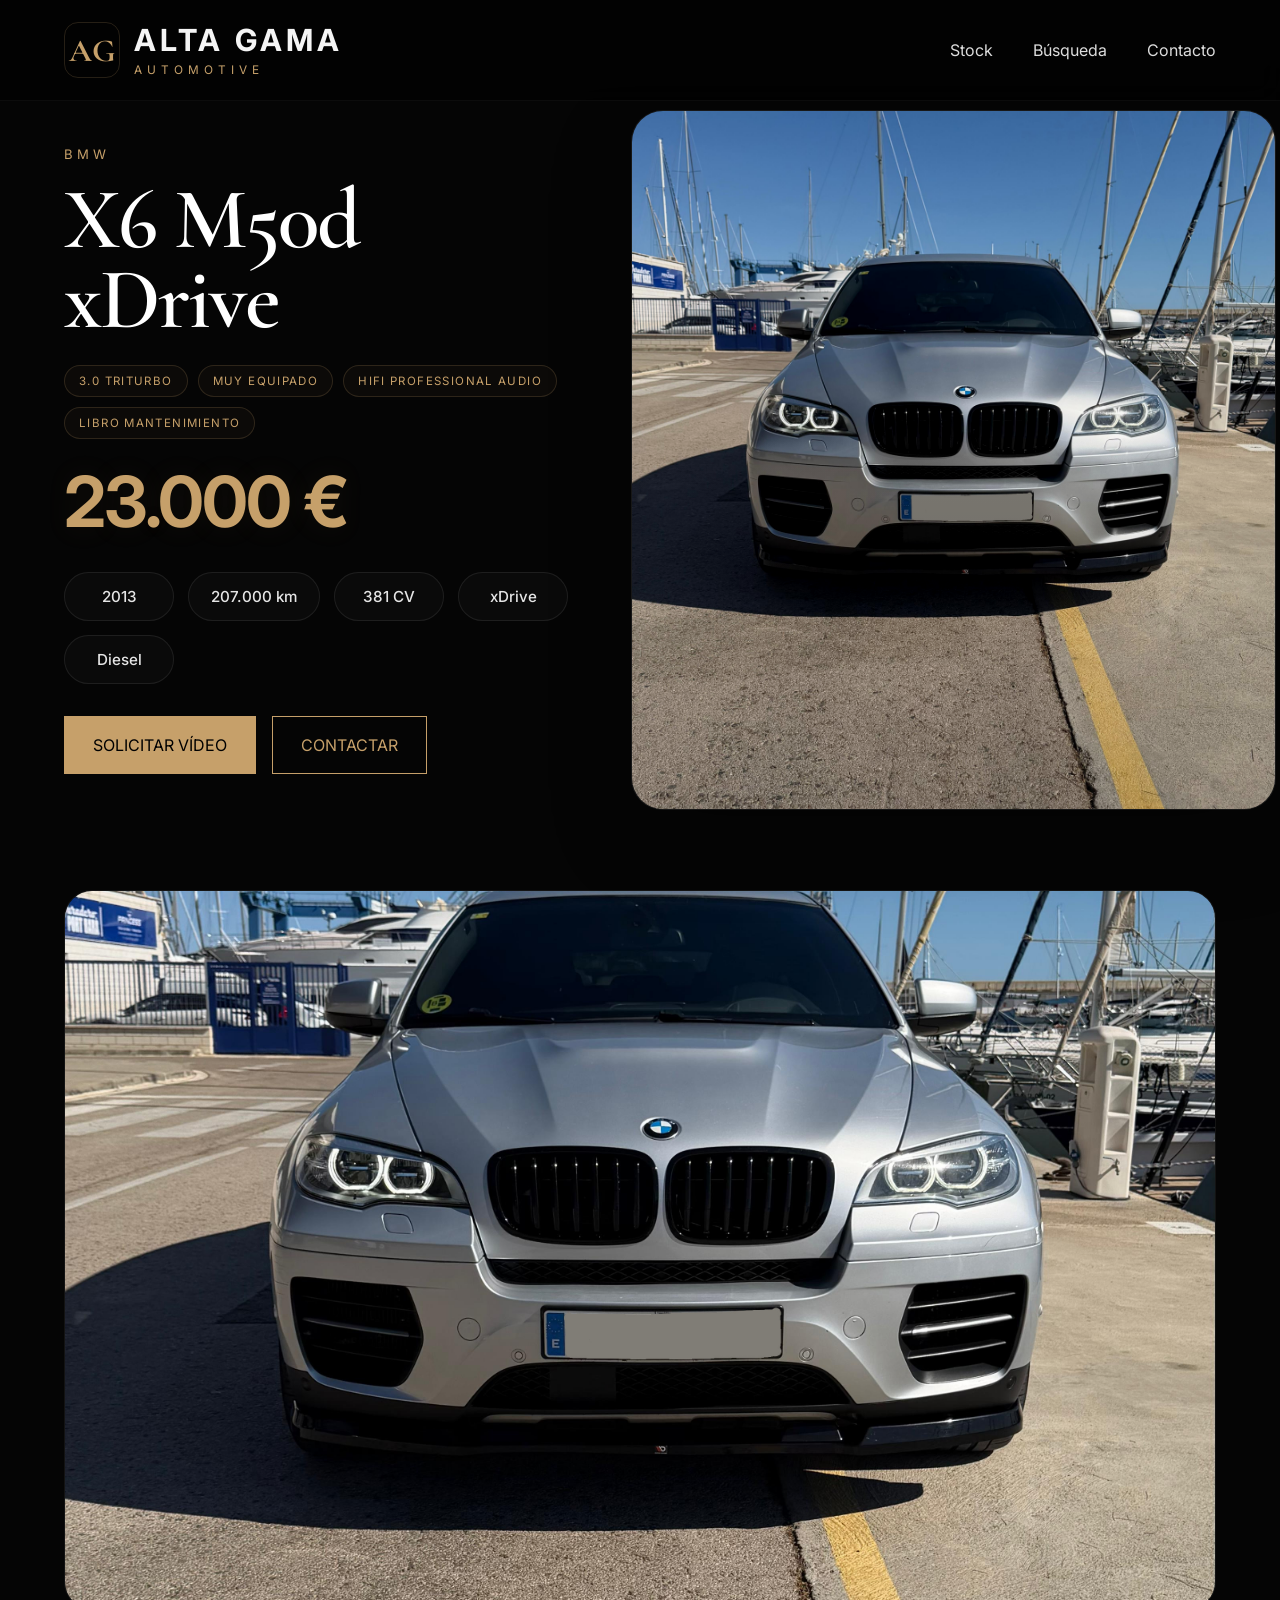
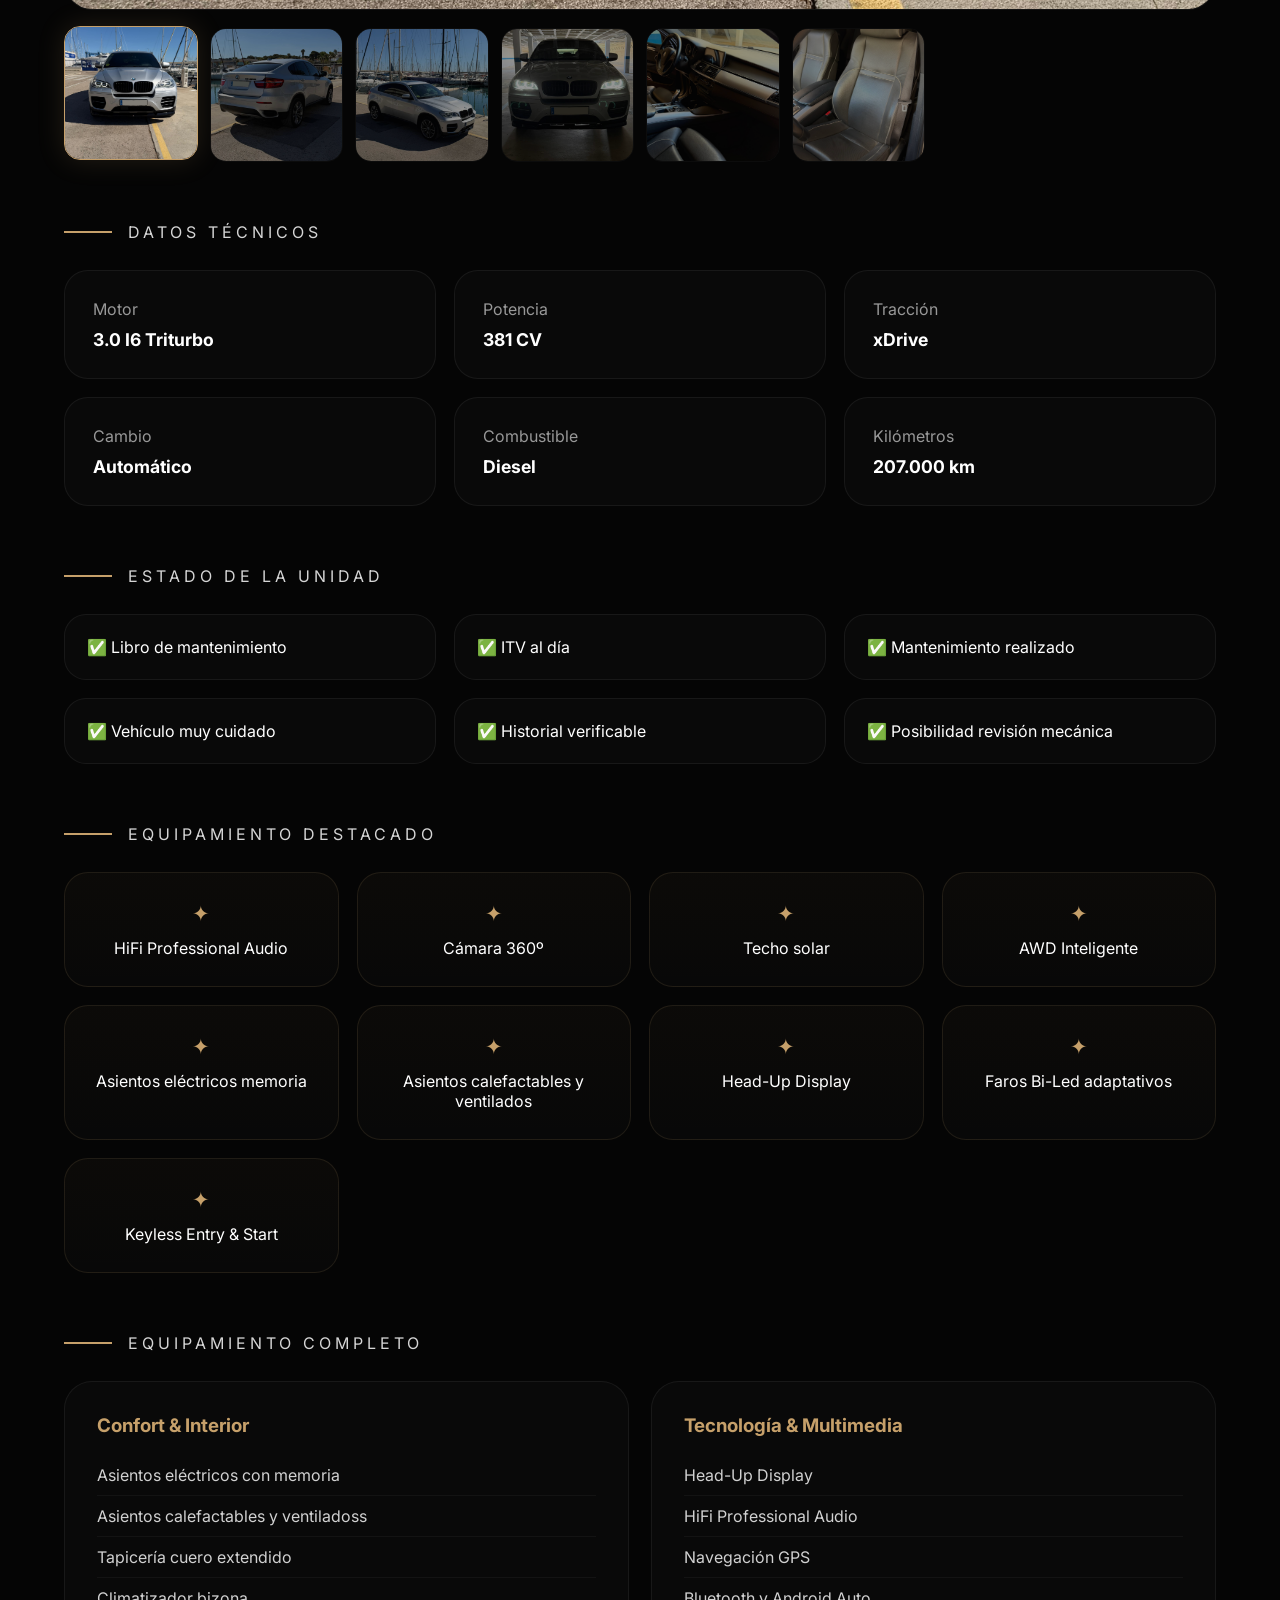
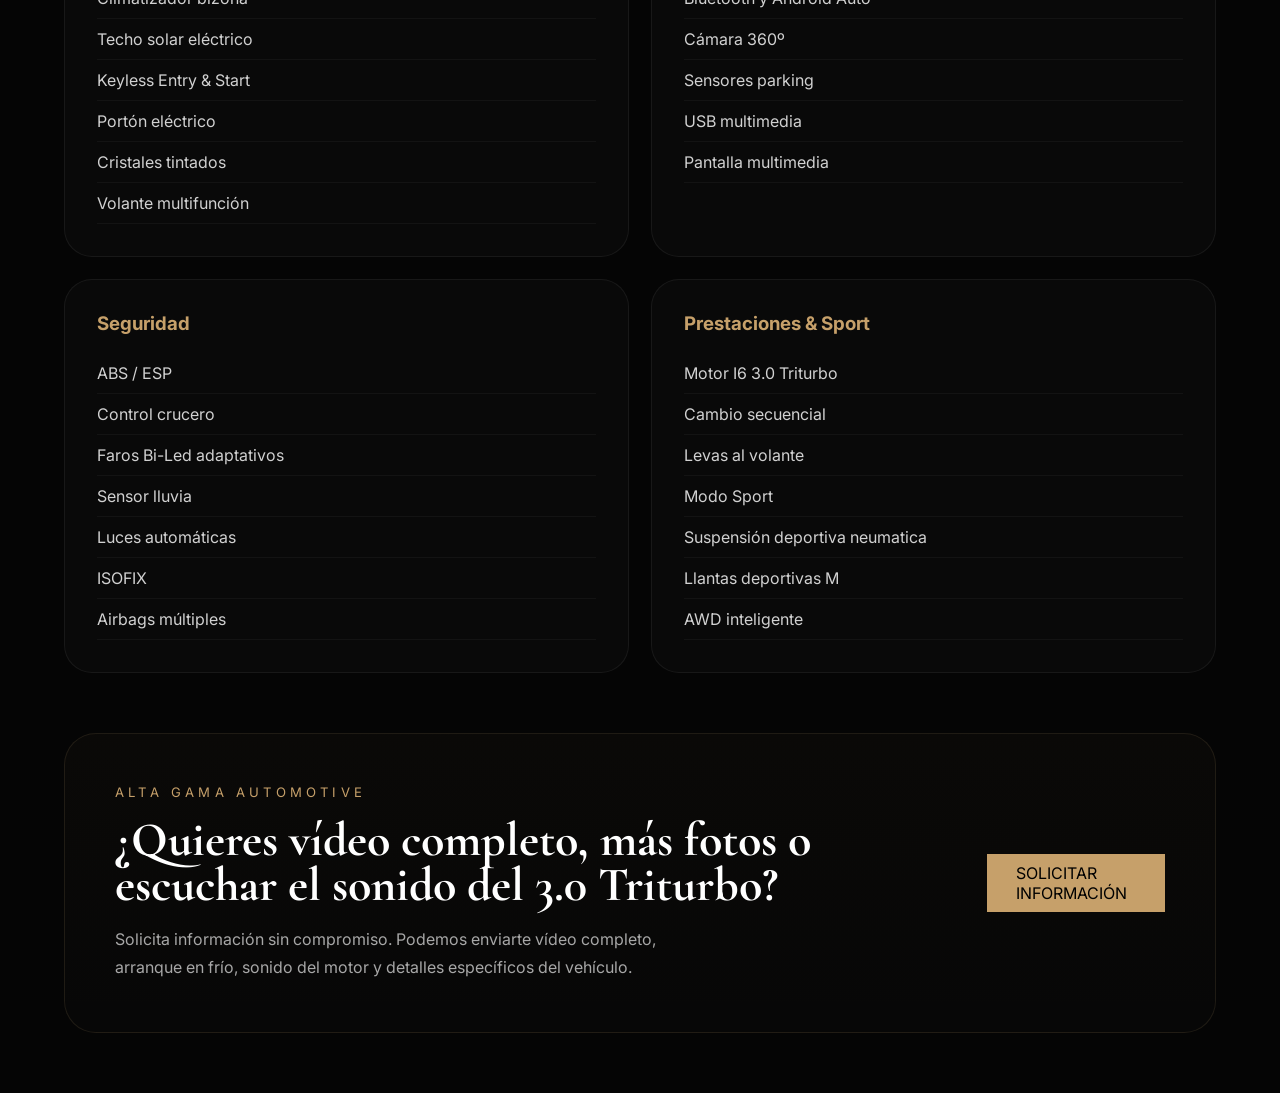
==== commit 4ae4e91e: "Update bmw-x6-m50d.html" ====
--- a/cars/bmw-x6-m50d.html
+++ b/cars/bmw-x6-m50d.html
@@ -84,13 +84,20 @@
   'Cormorant Garamond',
   serif;
 
-  font-size:4.4rem;
+  font-size:5.4rem;
+
+  font-weight:600;
 
   line-height:.92;
 
-  font-weight:500;
-
-  margin-bottom:24px;
+  letter-spacing:-2px;
+
+  color:#fff;
+
+  margin:
+  18px 0 26px;
+
+  text-wrap:balance;
 }
 
 .vehicle-badges{
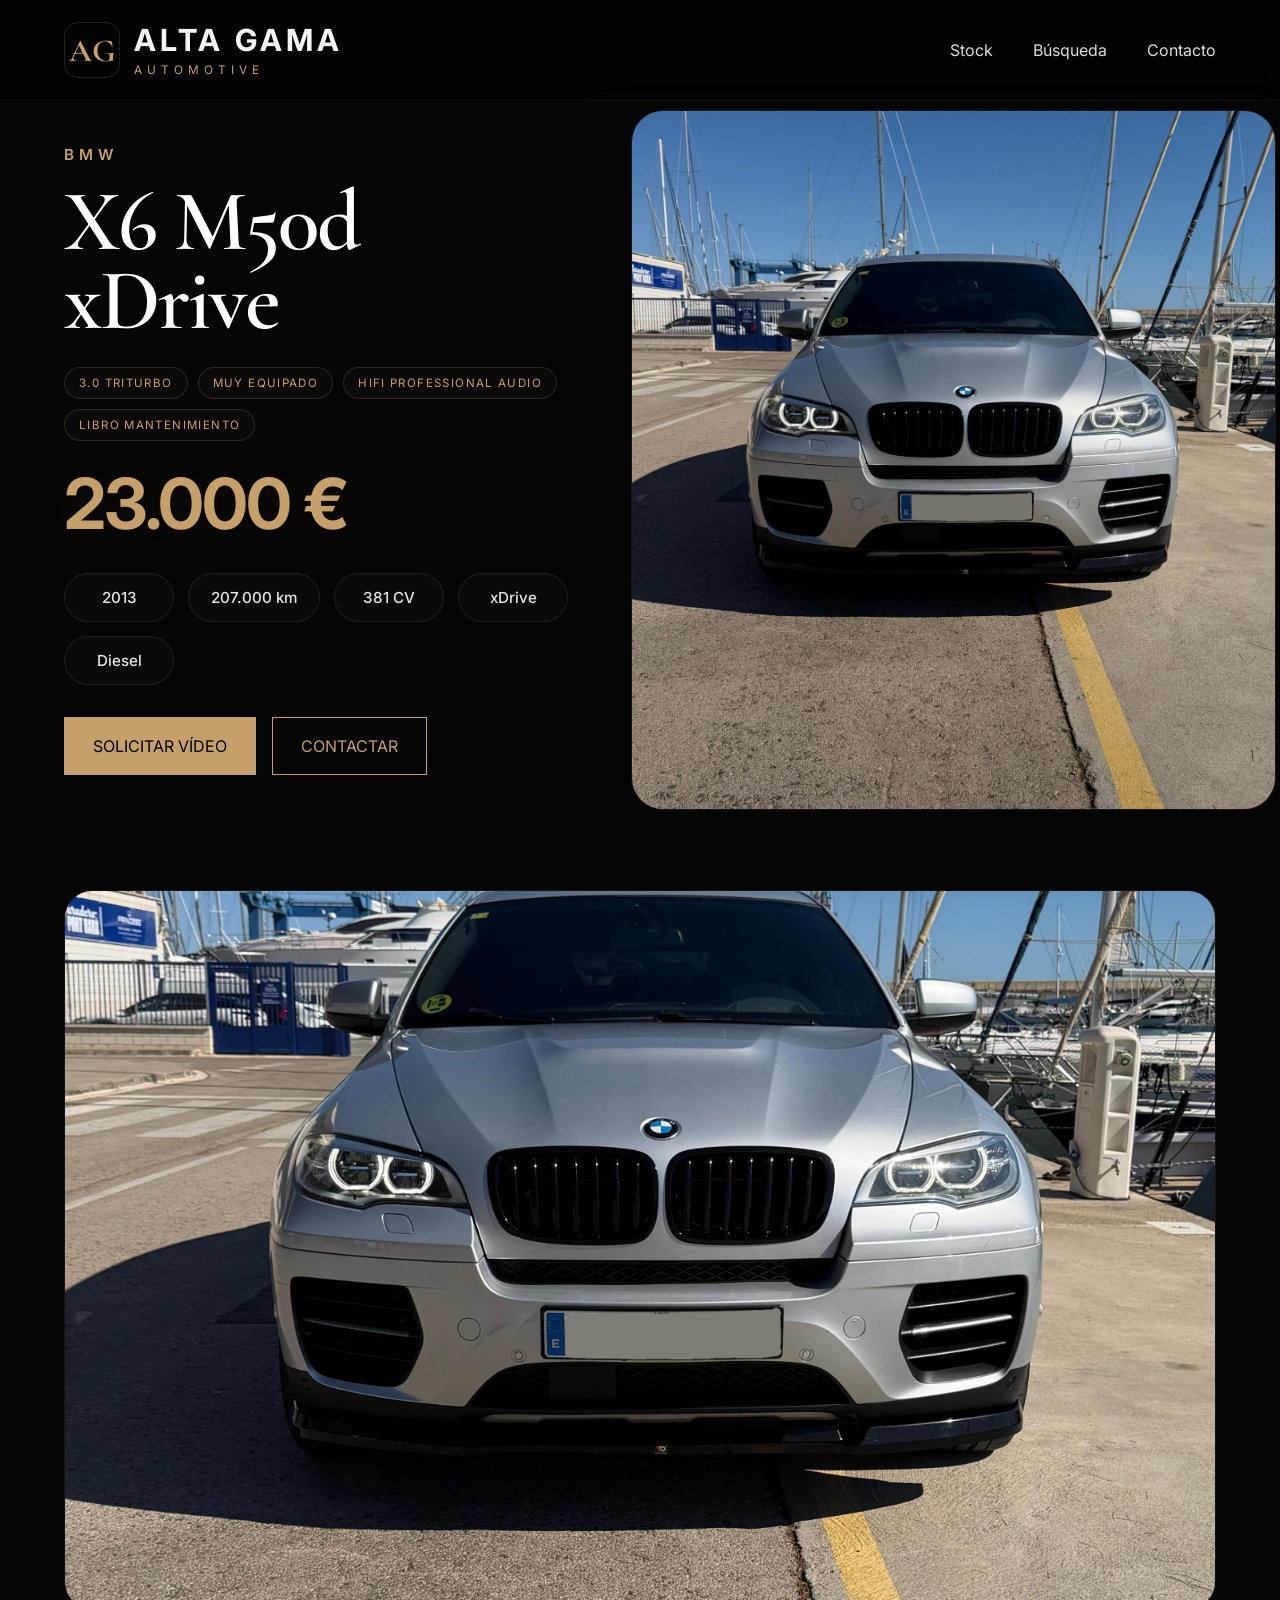
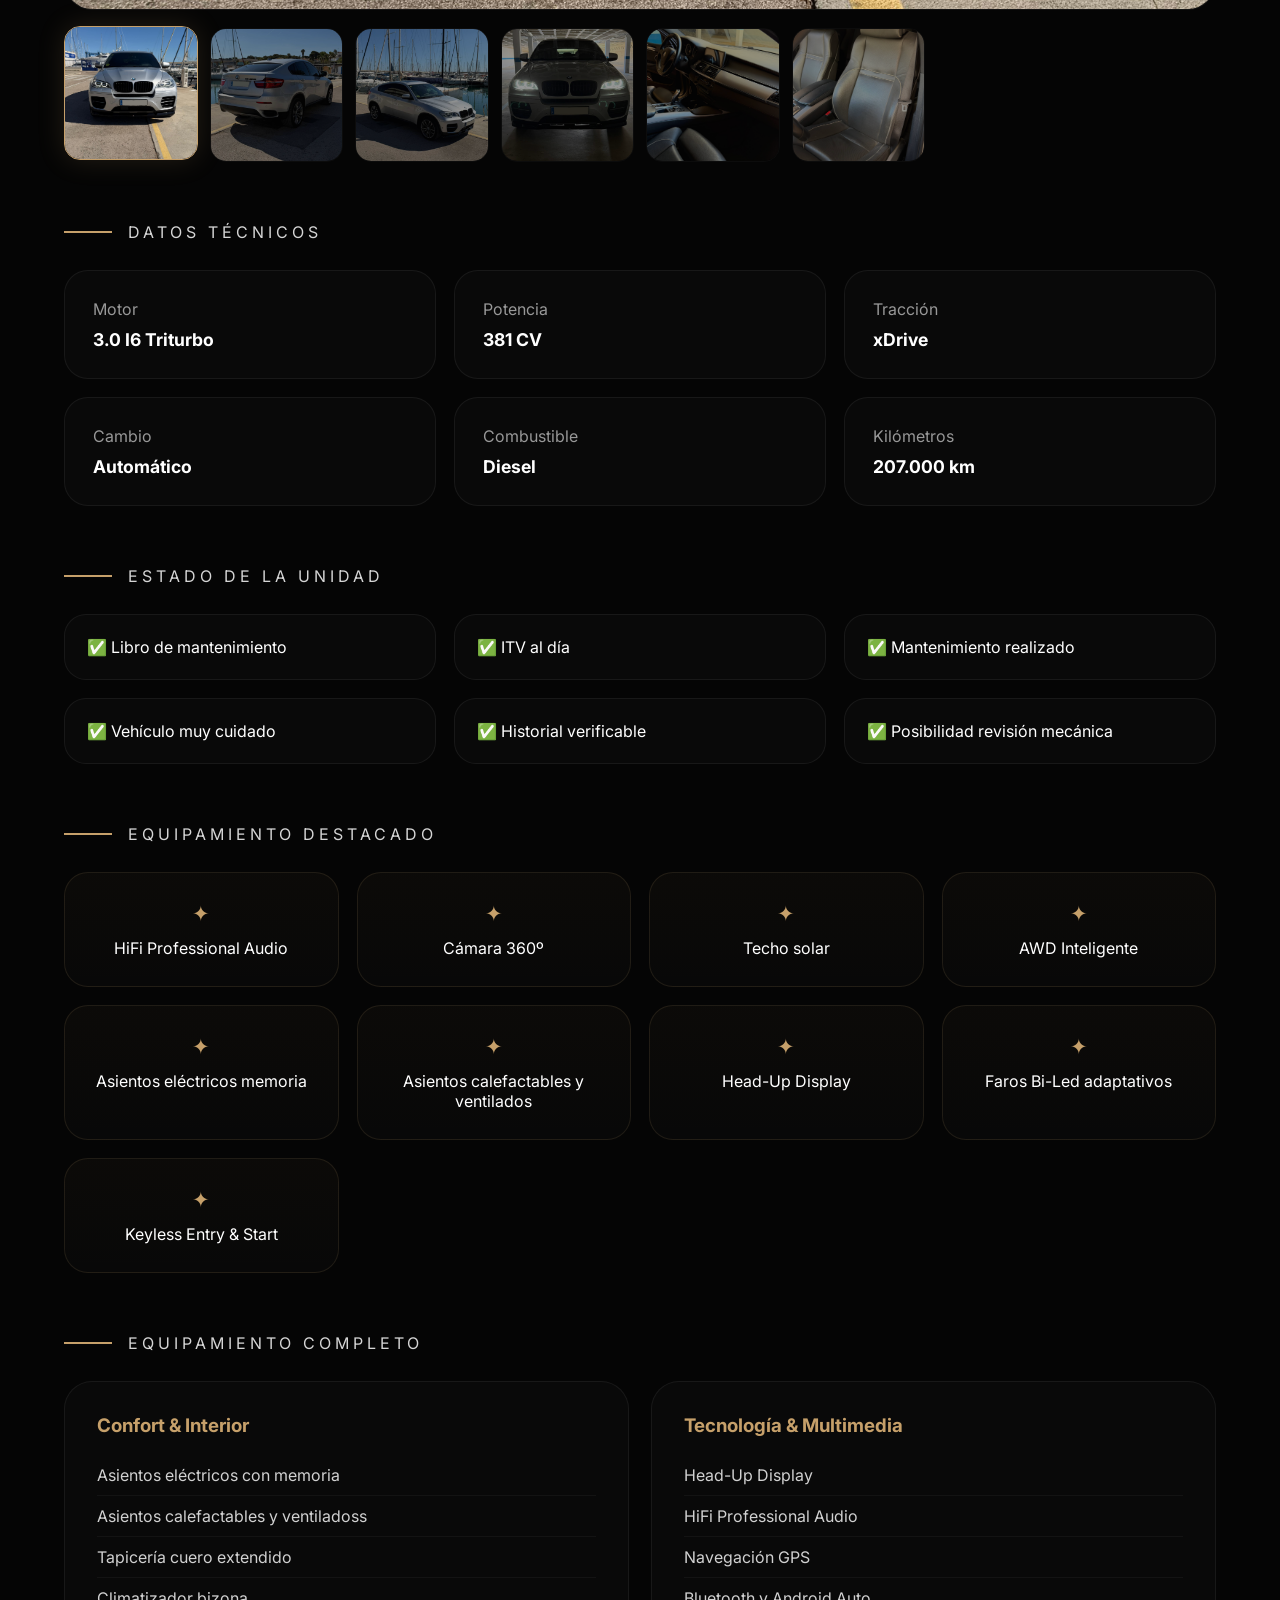
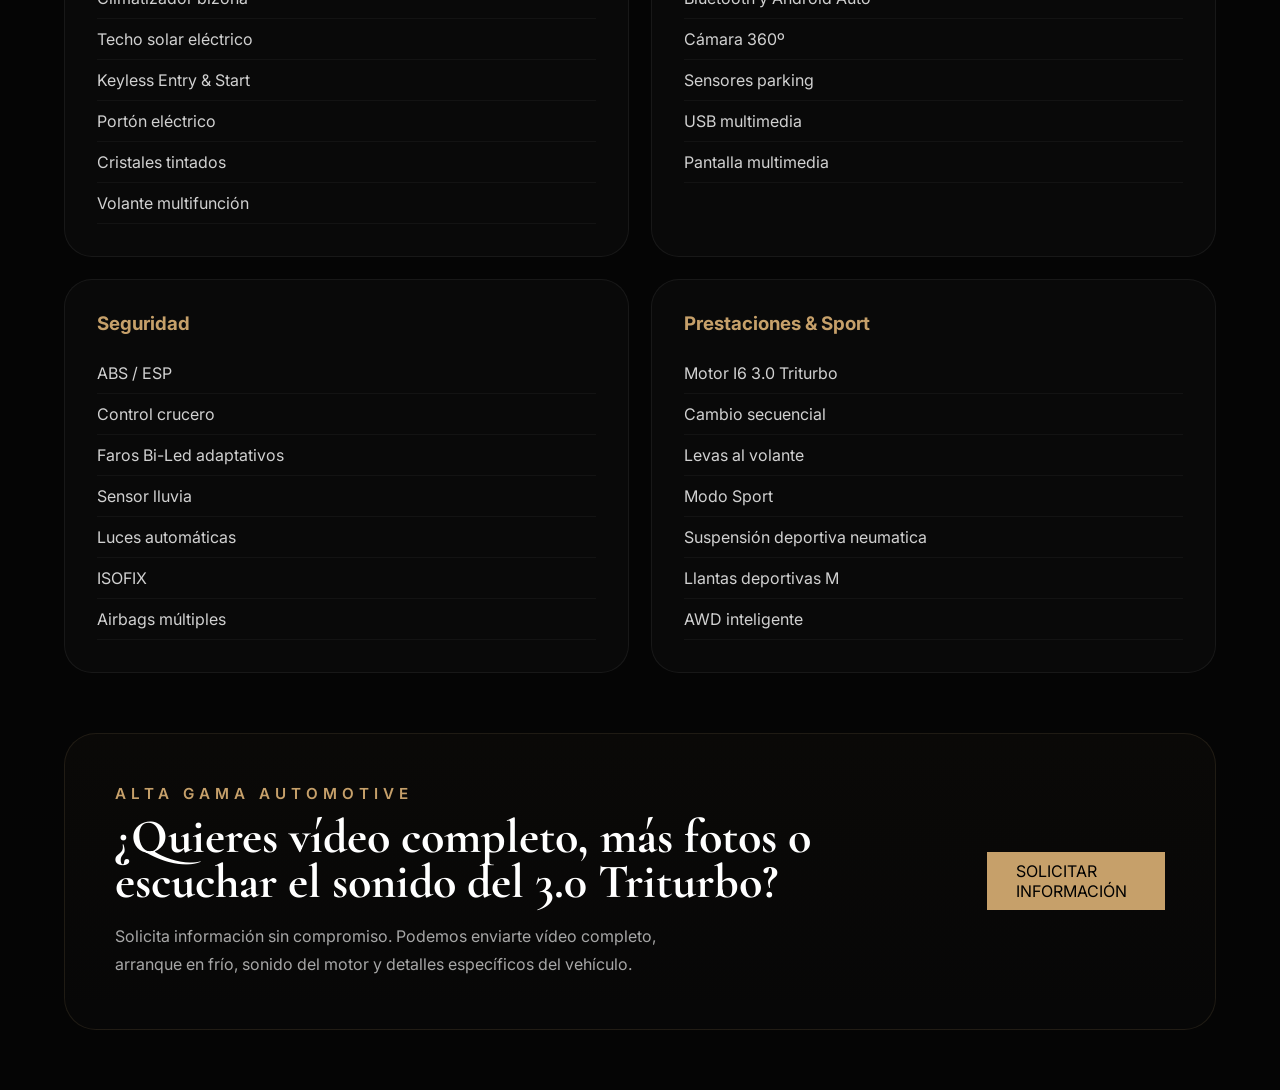
==== commit cdd14015: "Update bmw-x6-m50d.html" ====
--- a/cars/bmw-x6-m50d.html
+++ b/cars/bmw-x6-m50d.html
@@ -69,13 +69,15 @@
 
   color:#C6A06A;
 
-  letter-spacing:.32em;
-
   text-transform:uppercase;
 
-  font-size:.82rem;
-
-  margin-bottom:18px;
+  letter-spacing:5px;
+
+  font-size:.95rem;
+
+  font-weight:600;
+
+  margin-bottom:12px;
 }
 
 .vehicle-title{
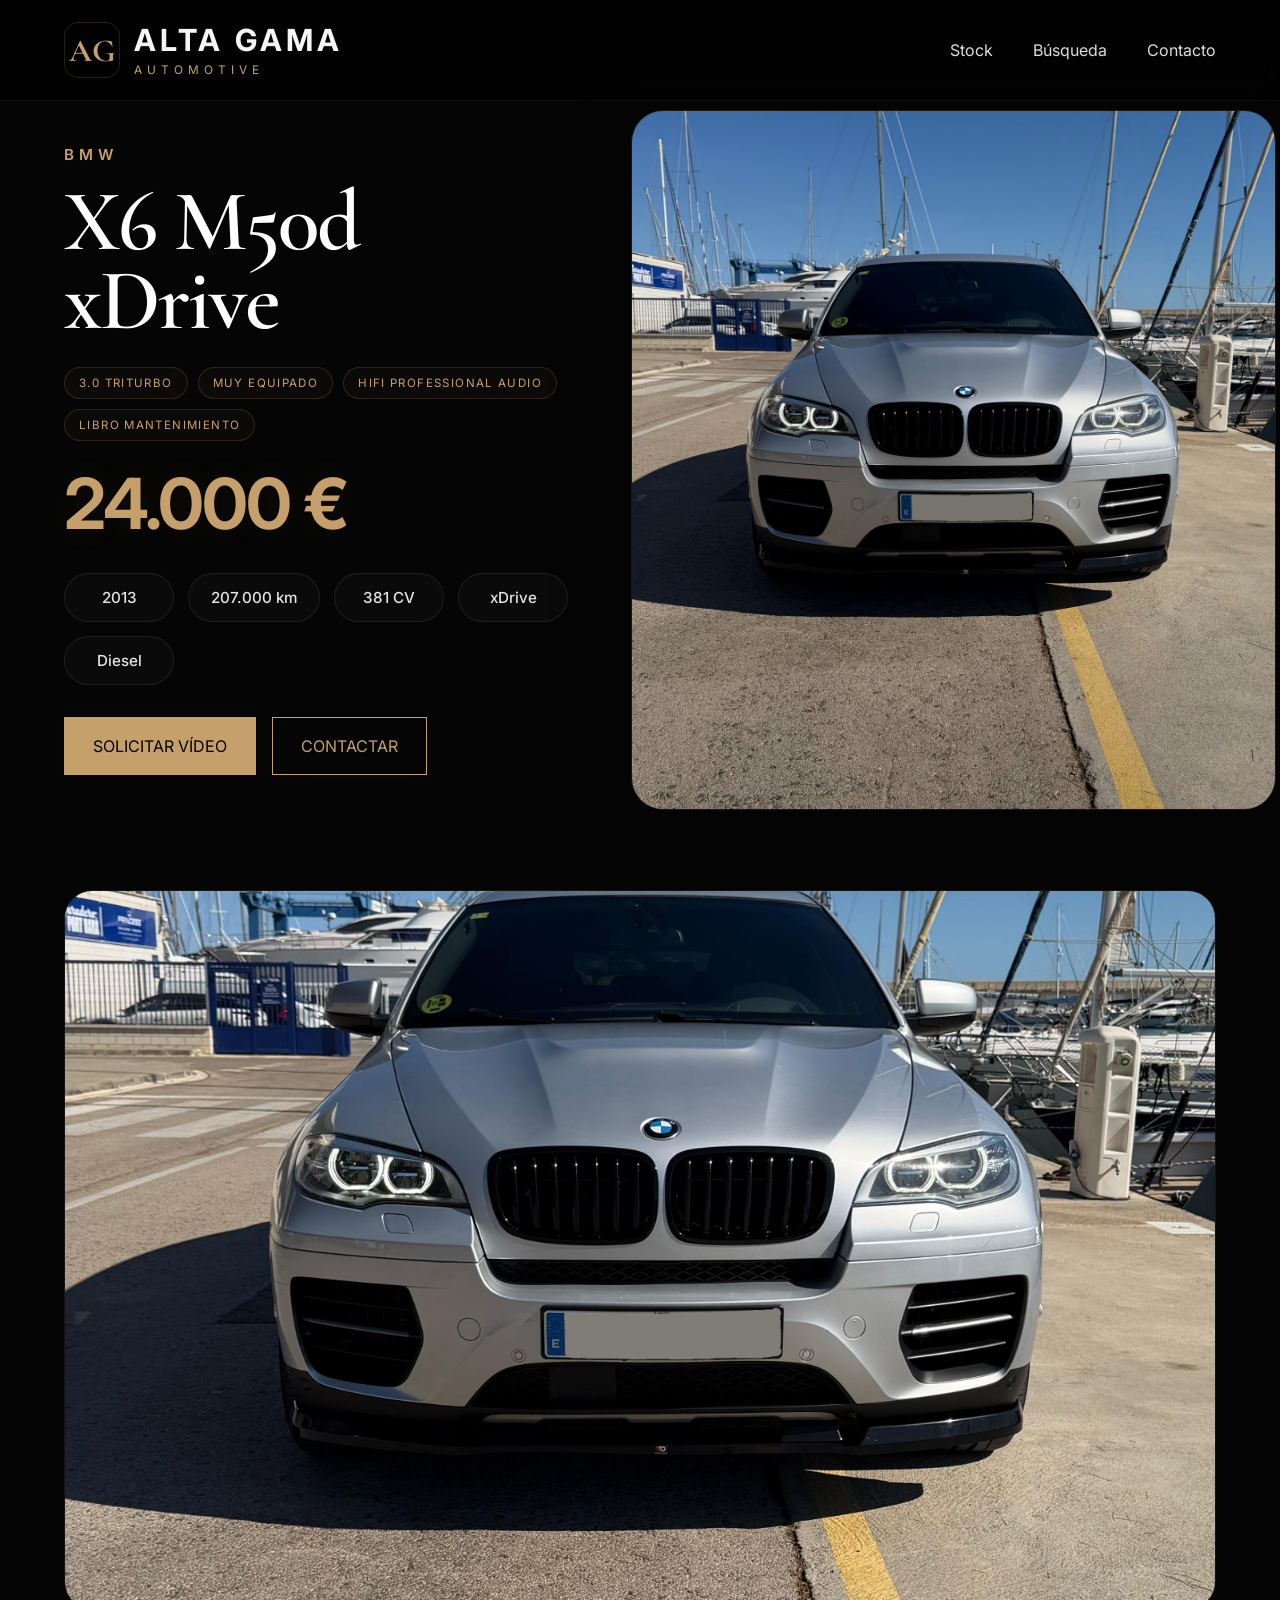
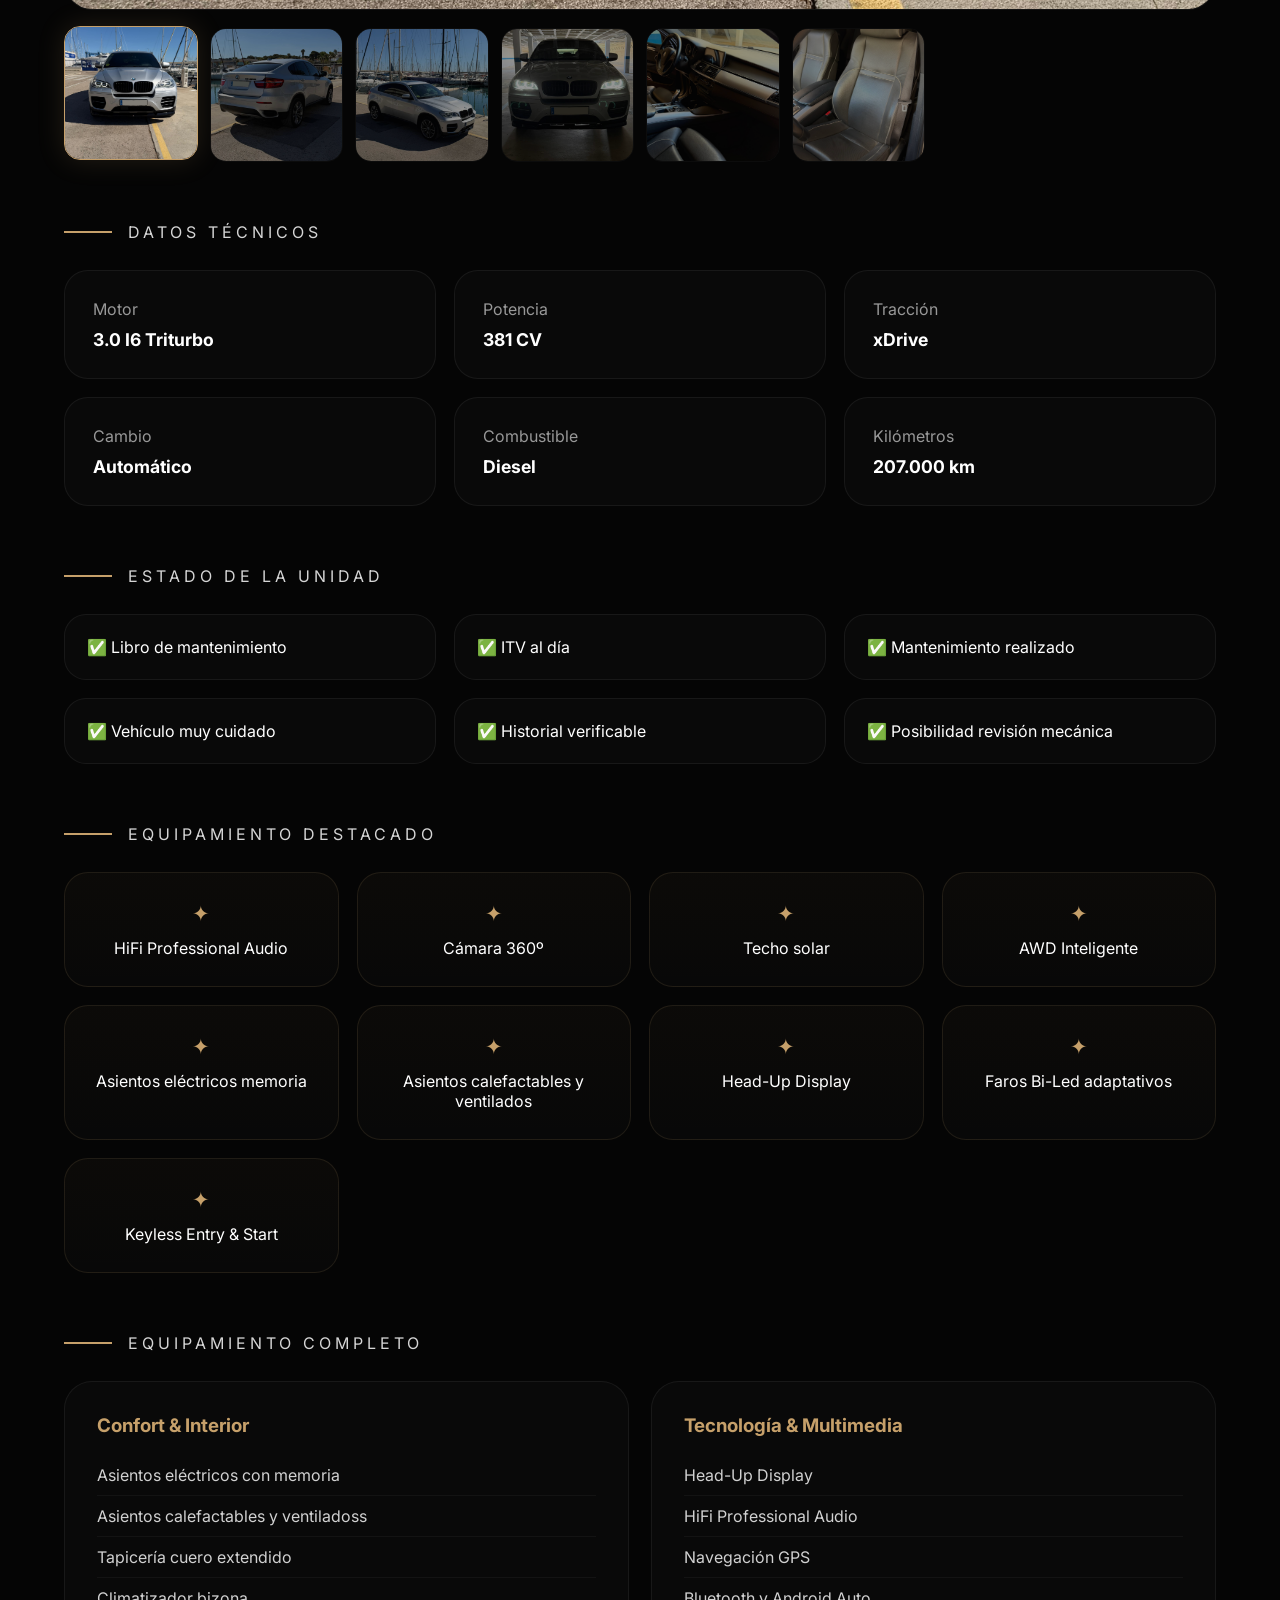
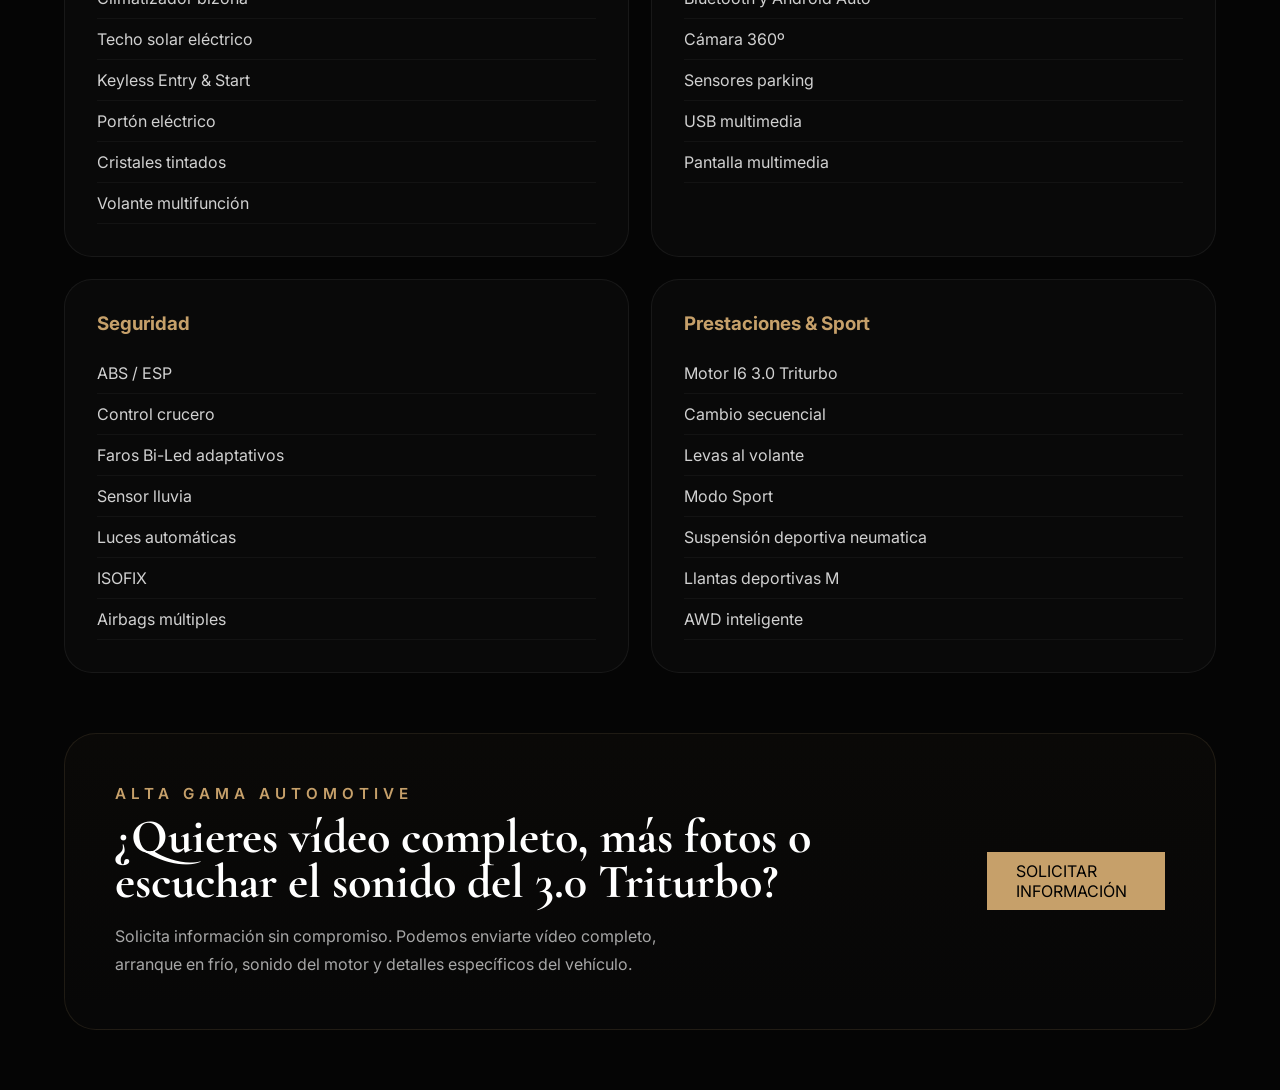
==== commit 2fbc69fb: "Update bmw-x6-m50d.html" ====
--- a/cars/bmw-x6-m50d.html
+++ b/cars/bmw-x6-m50d.html
@@ -700,7 +700,7 @@
 </div>
 
 <div class="vehicle-price">
-23.000 €
+24.000 €
 </div>
 
 <div class="vehicle-meta">
@@ -730,7 +730,7 @@
 <div class="vehicle-buttons">
 
 <a
-href="https://wa.me/34600000000"
+href="https://wa.me/34640115481"
 target="_blank"
 class="vehicle-btn primary"
 >
@@ -738,7 +738,7 @@
 </a>
 
 <a
-href="https://wa.me/34600000000"
+href="https://wa.me/34640115481"
 target="_blank"
 class="vehicle-btn"
 >
@@ -1082,7 +1082,7 @@
 </div>
 
 <a
-href="https://wa.me/34600000000"
+href="https://wa.me/34640115481"
 target="_blank"
 class="vehicle-btn primary"
 >
--- a/style.css
+++ b/style.css
@@ -912,3 +912,122 @@
   box-shadow:
   0 0 28px rgba(198,160,106,.14);
 }
+/* ==========================
+   VEHICLE STATUS
+========================== */
+
+.car-card{
+
+  position:relative;
+}
+
+.vehicle-status{
+
+  position:absolute;
+
+  top:22px;
+
+  left:22px;
+
+  z-index:20;
+
+  padding:10px 18px;
+
+  border-radius:999px;
+
+  font-size:.78rem;
+
+  font-weight:700;
+
+  letter-spacing:1px;
+
+  text-transform:uppercase;
+
+  backdrop-filter:
+  blur(14px);
+
+  border:1px solid;
+
+  box-shadow:
+  0 12px 28px
+  rgba(0,0,0,.18);
+}
+
+/* DISPONIBLE */
+
+.vehicle-status.available{
+
+  color:#8AE89C;
+
+  background:
+  rgba(18,70,28,.28);
+
+  border-color:
+  rgba(138,232,156,.2);
+}
+
+/* RESERVADO */
+
+.vehicle-status.reserved{
+
+  color:#F3C96D;
+
+  background:
+  rgba(84,64,17,.26);
+
+  border-color:
+  rgba(243,201,109,.22);
+}
+
+/* VENDIDO */
+
+.vehicle-status.sold{
+
+  color:#FF8D8D;
+
+  background:
+  rgba(80,18,18,.28);
+
+  border-color:
+  rgba(255,141,141,.22);
+}
+/* ==========================
+   SOLD VEHICLE EFFECT
+========================== */
+
+.sold-car{
+
+  position:relative;
+}
+
+.sold-car .car-image{
+
+  filter:
+  grayscale(.75)
+  brightness(.68)
+  contrast(.95);
+}
+
+.sold-car::after{
+
+  content:"";
+
+  position:absolute;
+
+  inset:0;
+
+  background:
+  rgba(0,0,0,.18);
+
+  pointer-events:none;
+
+  border-radius:20px;
+}
+
+.sold-car:hover .car-image{
+
+  filter:
+  grayscale(.55)
+  brightness(.78)
+  contrast(.98);
+}
